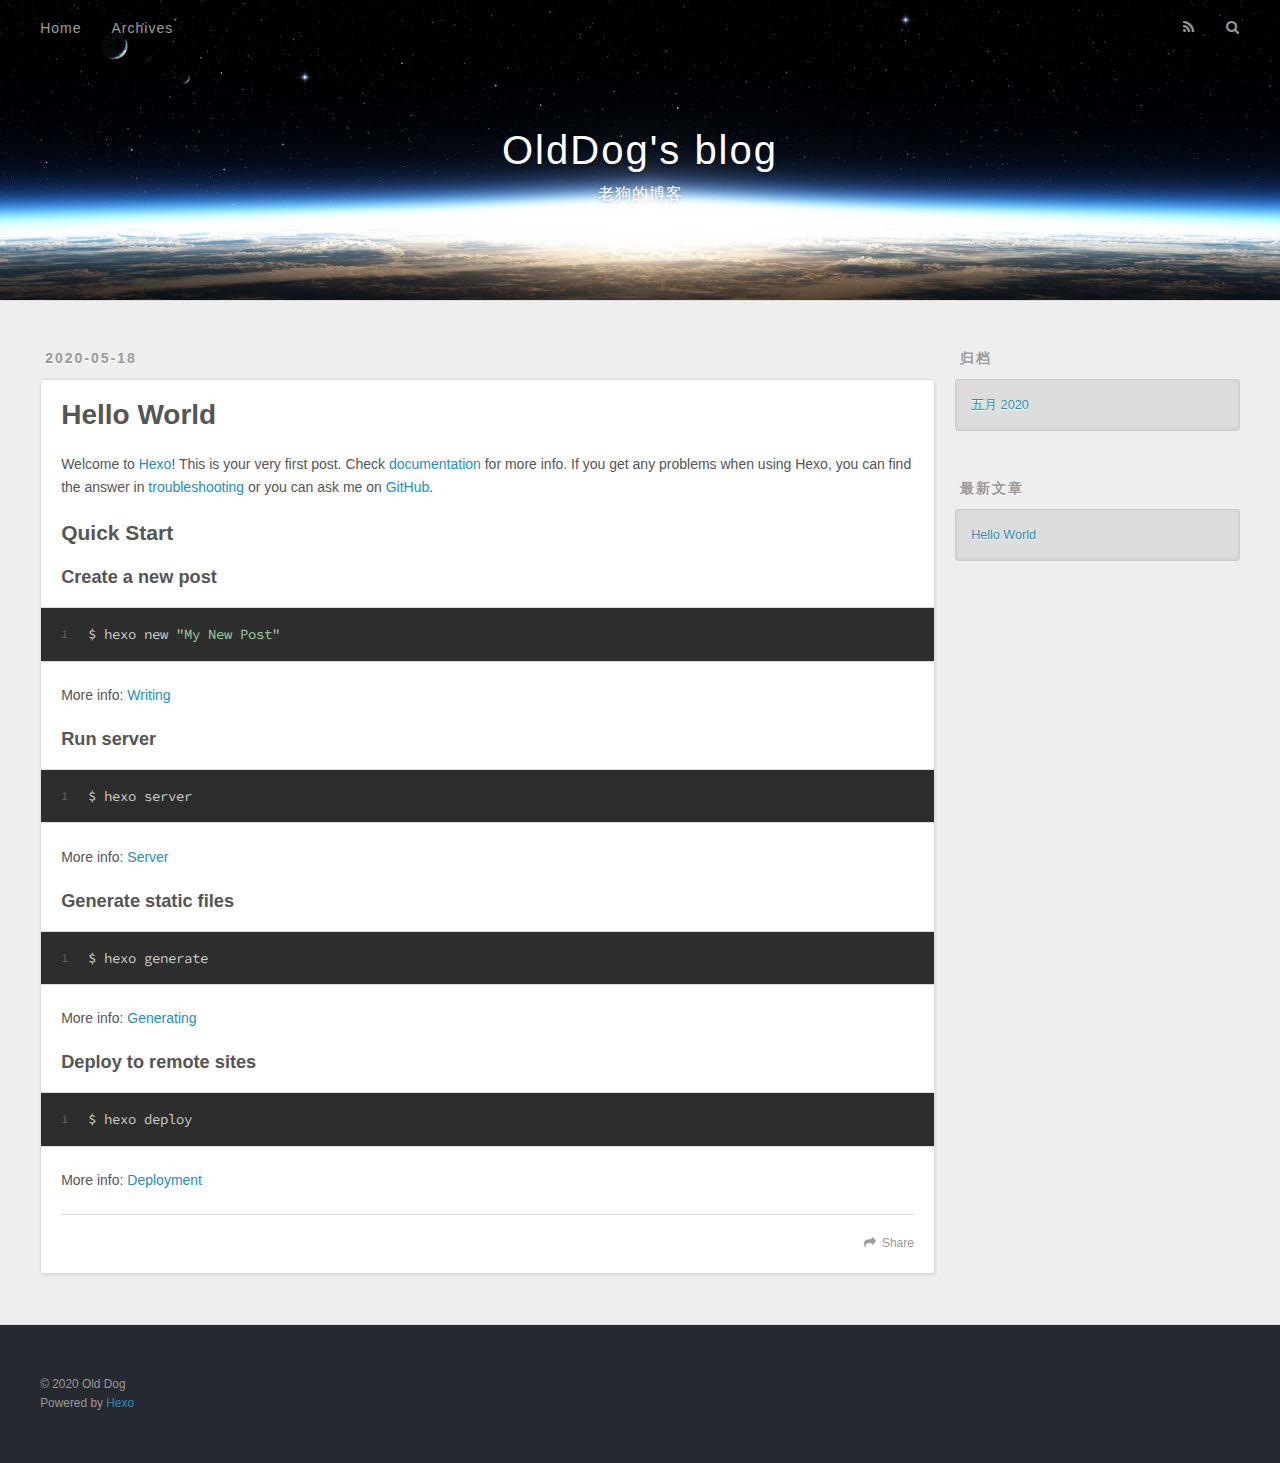
==== index.html @ eb89be49 "Site updated: 2020-05-18 23:07:49" ====
<!DOCTYPE html>
<html>
<head>
  <meta charset="utf-8">
  

  
  <title>OldDog&#39;s blog</title>
  <meta name="viewport" content="width=device-width, initial-scale=1, maximum-scale=1">
  <meta property="og:type" content="website">
<meta property="og:title" content="OldDog&#39;s blog">
<meta property="og:url" content="http://yoursite.com/index.html">
<meta property="og:site_name" content="OldDog&#39;s blog">
<meta property="og:locale" content="zh_CN">
<meta property="article:author" content="Old Dog">
<meta property="article:tag" content="“Java">
<meta property="article:tag" content="计算方法，Python">
<meta property="article:tag" content="算法和数据结构”">
<meta name="twitter:card" content="summary">
  
    <link rel="alternate" href="/atom.xml" title="OldDog&#39;s blog" type="application/atom+xml">
  
  
    <link rel="icon" href="/favicon.png">
  
  
    <link href="//fonts.googleapis.com/css?family=Source+Code+Pro" rel="stylesheet" type="text/css">
  
  
<link rel="stylesheet" href="/css/style.css">

<meta name="generator" content="Hexo 4.2.1"></head>

<body>
  <div id="container">
    <div id="wrap">
      <header id="header">
  <div id="banner"></div>
  <div id="header-outer" class="outer">
    <div id="header-title" class="inner">
      <h1 id="logo-wrap">
        <a href="/" id="logo">OldDog&#39;s blog</a>
      </h1>
      
        <h2 id="subtitle-wrap">
          <a href="/" id="subtitle">老狗的博客</a>
        </h2>
      
    </div>
    <div id="header-inner" class="inner">
      <nav id="main-nav">
        <a id="main-nav-toggle" class="nav-icon"></a>
        
          <a class="main-nav-link" href="/">Home</a>
        
          <a class="main-nav-link" href="/archives">Archives</a>
        
      </nav>
      <nav id="sub-nav">
        
          <a id="nav-rss-link" class="nav-icon" href="/atom.xml" title="RSS Feed"></a>
        
        <a id="nav-search-btn" class="nav-icon" title="搜索"></a>
      </nav>
      <div id="search-form-wrap">
        <form action="//google.com/search" method="get" accept-charset="UTF-8" class="search-form"><input type="search" name="q" class="search-form-input" placeholder="Search"><button type="submit" class="search-form-submit">&#xF002;</button><input type="hidden" name="sitesearch" value="http://yoursite.com"></form>
      </div>
    </div>
  </div>
</header>
      <div class="outer">
        <section id="main">
  
    <article id="post-hello-world" class="article article-type-post" itemscope itemprop="blogPost">
  <div class="article-meta">
    <a href="/2020/05/18/hello-world/" class="article-date">
  <time datetime="2020-05-18T15:00:32.562Z" itemprop="datePublished">2020-05-18</time>
</a>
    
  </div>
  <div class="article-inner">
    
    
      <header class="article-header">
        
  
    <h1 itemprop="name">
      <a class="article-title" href="/2020/05/18/hello-world/">Hello World</a>
    </h1>
  

      </header>
    
    <div class="article-entry" itemprop="articleBody">
      
        <p>Welcome to <a href="https://hexo.io/" target="_blank" rel="noopener">Hexo</a>! This is your very first post. Check <a href="https://hexo.io/docs/" target="_blank" rel="noopener">documentation</a> for more info. If you get any problems when using Hexo, you can find the answer in <a href="https://hexo.io/docs/troubleshooting.html" target="_blank" rel="noopener">troubleshooting</a> or you can ask me on <a href="https://github.com/hexojs/hexo/issues" target="_blank" rel="noopener">GitHub</a>.</p>
<h2 id="Quick-Start"><a href="#Quick-Start" class="headerlink" title="Quick Start"></a>Quick Start</h2><h3 id="Create-a-new-post"><a href="#Create-a-new-post" class="headerlink" title="Create a new post"></a>Create a new post</h3><figure class="highlight bash"><table><tr><td class="gutter"><pre><span class="line">1</span><br></pre></td><td class="code"><pre><span class="line">$ hexo new <span class="string">"My New Post"</span></span><br></pre></td></tr></table></figure>

<p>More info: <a href="https://hexo.io/docs/writing.html" target="_blank" rel="noopener">Writing</a></p>
<h3 id="Run-server"><a href="#Run-server" class="headerlink" title="Run server"></a>Run server</h3><figure class="highlight bash"><table><tr><td class="gutter"><pre><span class="line">1</span><br></pre></td><td class="code"><pre><span class="line">$ hexo server</span><br></pre></td></tr></table></figure>

<p>More info: <a href="https://hexo.io/docs/server.html" target="_blank" rel="noopener">Server</a></p>
<h3 id="Generate-static-files"><a href="#Generate-static-files" class="headerlink" title="Generate static files"></a>Generate static files</h3><figure class="highlight bash"><table><tr><td class="gutter"><pre><span class="line">1</span><br></pre></td><td class="code"><pre><span class="line">$ hexo generate</span><br></pre></td></tr></table></figure>

<p>More info: <a href="https://hexo.io/docs/generating.html" target="_blank" rel="noopener">Generating</a></p>
<h3 id="Deploy-to-remote-sites"><a href="#Deploy-to-remote-sites" class="headerlink" title="Deploy to remote sites"></a>Deploy to remote sites</h3><figure class="highlight bash"><table><tr><td class="gutter"><pre><span class="line">1</span><br></pre></td><td class="code"><pre><span class="line">$ hexo deploy</span><br></pre></td></tr></table></figure>

<p>More info: <a href="https://hexo.io/docs/one-command-deployment.html" target="_blank" rel="noopener">Deployment</a></p>

      
    </div>
    <footer class="article-footer">
      <a data-url="http://yoursite.com/2020/05/18/hello-world/" data-id="ckacmfegb0000g4udd545hjri" class="article-share-link">Share</a>
      
      
    </footer>
  </div>
  
</article>


  


</section>
        
          <aside id="sidebar">
  
    

  
    

  
    
  
    
  <div class="widget-wrap">
    <h3 class="widget-title">归档</h3>
    <div class="widget">
      <ul class="archive-list"><li class="archive-list-item"><a class="archive-list-link" href="/archives/2020/05/">五月 2020</a></li></ul>
    </div>
  </div>


  
    
  <div class="widget-wrap">
    <h3 class="widget-title">最新文章</h3>
    <div class="widget">
      <ul>
        
          <li>
            <a href="/2020/05/18/hello-world/">Hello World</a>
          </li>
        
      </ul>
    </div>
  </div>

  
</aside>
        
      </div>
      <footer id="footer">
  
  <div class="outer">
    <div id="footer-info" class="inner">
      &copy; 2020 Old Dog<br>
      Powered by <a href="http://hexo.io/" target="_blank">Hexo</a>
    </div>
  </div>
</footer>
    </div>
    <nav id="mobile-nav">
  
    <a href="/" class="mobile-nav-link">Home</a>
  
    <a href="/archives" class="mobile-nav-link">Archives</a>
  
</nav>
    

<script src="//ajax.googleapis.com/ajax/libs/jquery/2.0.3/jquery.min.js"></script>


  
<link rel="stylesheet" href="/fancybox/jquery.fancybox.css">

  
<script src="/fancybox/jquery.fancybox.pack.js"></script>




<script src="/js/script.js"></script>




  </div>
</body>
</html>
---- css/style.css ----
body {
  width: 100%;
}
body:before,
body:after {
  content: "";
  display: table;
}
body:after {
  clear: both;
}
html,
body,
div,
span,
applet,
object,
iframe,
h1,
h2,
h3,
h4,
h5,
h6,
p,
blockquote,
pre,
a,
abbr,
acronym,
address,
big,
cite,
code,
del,
dfn,
em,
img,
ins,
kbd,
q,
s,
samp,
small,
strike,
strong,
sub,
sup,
tt,
var,
dl,
dt,
dd,
ol,
ul,
li,
fieldset,
form,
label,
legend,
table,
caption,
tbody,
tfoot,
thead,
tr,
th,
td {
  margin: 0;
  padding: 0;
  border: 0;
  outline: 0;
  font-weight: inherit;
  font-style: inherit;
  font-family: inherit;
  font-size: 100%;
  vertical-align: baseline;
}
body {
  line-height: 1;
  color: #000;
  background: #fff;
}
ol,
ul {
  list-style: none;
}
table {
  border-collapse: separate;
  border-spacing: 0;
  vertical-align: middle;
}
caption,
th,
td {
  text-align: left;
  font-weight: normal;
  vertical-align: middle;
}
a img {
  border: none;
}
input,
button {
  margin: 0;
  padding: 0;
}
input::-moz-focus-inner,
button::-moz-focus-inner {
  border: 0;
  padding: 0;
}
@font-face {
  font-family: FontAwesome;
  font-style: normal;
  font-weight: normal;
  src: url("fonts/fontawesome-webfont.eot?v=#4.0.3");
  src: url("fonts/fontawesome-webfont.eot?#iefix&v=#4.0.3") format("embedded-opentype"), url("fonts/fontawesome-webfont.woff?v=#4.0.3") format("woff"), url("fonts/fontawesome-webfont.ttf?v=#4.0.3") format("truetype"), url("fonts/fontawesome-webfont.svg#fontawesomeregular?v=#4.0.3") format("svg");
}
html,
body,
#container {
  height: 100%;
}
body {
  background: #eee;
  font: 14px -apple-system, BlinkMacSystemFont, "Segoe UI", "Roboto", "Oxygen", "Ubuntu", "Cantarell", "Fira Sans", "Droid Sans", "Helvetica Neue", sans-serif;
  -webkit-text-size-adjust: 100%;
}
.outer {
  max-width: 1220px;
  margin: 0 auto;
  padding: 0 20px;
}
.outer:before,
.outer:after {
  content: "";
  display: table;
}
.outer:after {
  clear: both;
}
.inner {
  display: inline;
  float: left;
  width: 98.33333333333333%;
  margin: 0 0.833333333333333%;
}
.left,
.alignleft {
  float: left;
}
.right,
.alignright {
  float: right;
}
.clear {
  clear: both;
}
#container {
  position: relative;
}
.mobile-nav-on {
  overflow: hidden;
}
#wrap {
  height: 100%;
  width: 100%;
  position: absolute;
  top: 0;
  left: 0;
  -webkit-transition: 0.2s ease-out;
  -moz-transition: 0.2s ease-out;
  -ms-transition: 0.2s ease-out;
  transition: 0.2s ease-out;
  z-index: 1;
  background: #eee;
}
.mobile-nav-on #wrap {
  left: 280px;
}
@media screen and (min-width: 768px) {
  #main {
    display: inline;
    float: left;
    width: 73.33333333333333%;
    margin: 0 0.833333333333333%;
  }
}
.article-date,
.article-category-link,
.archive-year,
.widget-title {
  text-decoration: none;
  text-transform: uppercase;
  letter-spacing: 2px;
  color: #999;
  margin-bottom: 1em;
  margin-left: 5px;
  line-height: 1em;
  text-shadow: 0 1px #fff;
  font-weight: bold;
}
.article-inner,
.archive-article-inner {
  background: #fff;
  -webkit-box-shadow: 1px 2px 3px #ddd;
  box-shadow: 1px 2px 3px #ddd;
  border: 1px solid #ddd;
  border-radius: 3px;
}
.article-entry h1,
.widget h1 {
  font-size: 2em;
}
.article-entry h2,
.widget h2 {
  font-size: 1.5em;
}
.article-entry h3,
.widget h3 {
  font-size: 1.3em;
}
.article-entry h4,
.widget h4 {
  font-size: 1.2em;
}
.article-entry h5,
.widget h5 {
  font-size: 1em;
}
.article-entry h6,
.widget h6 {
  font-size: 1em;
  color: #999;
}
.article-entry hr,
.widget hr {
  border: 1px dashed #ddd;
}
.article-entry strong,
.widget strong {
  font-weight: bold;
}
.article-entry em,
.widget em,
.article-entry cite,
.widget cite {
  font-style: italic;
}
.article-entry sup,
.widget sup,
.article-entry sub,
.widget sub {
  font-size: 0.75em;
  line-height: 0;
  position: relative;
  vertical-align: baseline;
}
.article-entry sup,
.widget sup {
  top: -0.5em;
}
.article-entry sub,
.widget sub {
  bottom: -0.2em;
}
.article-entry small,
.widget small {
  font-size: 0.85em;
}
.article-entry acronym,
.widget acronym,
.article-entry abbr,
.widget abbr {
  border-bottom: 1px dotted;
}
.article-entry ul,
.widget ul,
.article-entry ol,
.widget ol,
.article-entry dl,
.widget dl {
  margin: 0 20px;
  line-height: 1.6em;
}
.article-entry ul ul,
.widget ul ul,
.article-entry ol ul,
.widget ol ul,
.article-entry ul ol,
.widget ul ol,
.article-entry ol ol,
.widget ol ol {
  margin-top: 0;
  margin-bottom: 0;
}
.article-entry ul,
.widget ul {
  list-style: disc;
}
.article-entry ol,
.widget ol {
  list-style: decimal;
}
.article-entry dt,
.widget dt {
  font-weight: bold;
}
#header {
  height: 300px;
  position: relative;
  border-bottom: 1px solid #ddd;
}
#header:before,
#header:after {
  content: "";
  position: absolute;
  left: 0;
  right: 0;
  height: 40px;
}
#header:before {
  top: 0;
  background: -webkit-linear-gradient(rgba(0,0,0,0.2), transparent);
  background: -moz-linear-gradient(rgba(0,0,0,0.2), transparent);
  background: -ms-linear-gradient(rgba(0,0,0,0.2), transparent);
  background: linear-gradient(rgba(0,0,0,0.2), transparent);
}
#header:after {
  bottom: 0;
  background: -webkit-linear-gradient(transparent, rgba(0,0,0,0.2));
  background: -moz-linear-gradient(transparent, rgba(0,0,0,0.2));
  background: -ms-linear-gradient(transparent, rgba(0,0,0,0.2));
  background: linear-gradient(transparent, rgba(0,0,0,0.2));
}
#header-outer {
  height: 100%;
  position: relative;
}
#header-inner {
  position: relative;
  overflow: hidden;
}
#banner {
  position: absolute;
  top: 0;
  left: 0;
  width: 100%;
  height: 100%;
  background: url("images/banner.jpg") center #000;
  -webkit-background-size: cover;
  -moz-background-size: cover;
  background-size: cover;
  z-index: -1;
}
#header-title {
  text-align: center;
  height: 40px;
  position: absolute;
  top: 50%;
  left: 0;
  margin-top: -20px;
}
#logo,
#subtitle {
  text-decoration: none;
  color: #fff;
  font-weight: 300;
  text-shadow: 0 1px 4px rgba(0,0,0,0.3);
}
#logo {
  font-size: 40px;
  line-height: 40px;
  letter-spacing: 2px;
}
#subtitle {
  font-size: 16px;
  line-height: 16px;
  letter-spacing: 1px;
}
#subtitle-wrap {
  margin-top: 16px;
}
#main-nav {
  float: left;
  margin-left: -15px;
}
.nav-icon,
.main-nav-link {
  float: left;
  color: #fff;
  opacity: 0.6;
  text-decoration: none;
  text-shadow: 0 1px rgba(0,0,0,0.2);
  -webkit-transition: opacity 0.2s;
  -moz-transition: opacity 0.2s;
  -ms-transition: opacity 0.2s;
  transition: opacity 0.2s;
  display: block;
  padding: 20px 15px;
}
.nav-icon:hover,
.main-nav-link:hover {
  opacity: 1;
}
.nav-icon {
  font-family: FontAwesome;
  text-align: center;
  font-size: 14px;
  width: 14px;
  height: 14px;
  padding: 20px 15px;
  position: relative;
  cursor: pointer;
}
.main-nav-link {
  font-weight: 300;
  letter-spacing: 1px;
}
@media screen and (max-width: 479px) {
  .main-nav-link {
    display: none;
  }
}
#main-nav-toggle {
  display: none;
}
#main-nav-toggle:before {
  content: "\f0c9";
}
@media screen and (max-width: 479px) {
  #main-nav-toggle {
    display: block;
  }
}
#sub-nav {
  float: right;
  margin-right: -15px;
}
#nav-rss-link:before {
  content: "\f09e";
}
#nav-search-btn:before {
  content: "\f002";
}
#search-form-wrap {
  position: absolute;
  top: 15px;
  width: 150px;
  height: 30px;
  right: -150px;
  opacity: 0;
  -webkit-transition: 0.2s ease-out;
  -moz-transition: 0.2s ease-out;
  -ms-transition: 0.2s ease-out;
  transition: 0.2s ease-out;
}
#search-form-wrap.on {
  opacity: 1;
  right: 0;
}
@media screen and (max-width: 479px) {
  #search-form-wrap {
    width: 100%;
    right: -100%;
  }
}
.search-form {
  position: absolute;
  top: 0;
  left: 0;
  right: 0;
  background: #fff;
  padding: 5px 15px;
  border-radius: 15px;
  -webkit-box-shadow: 0 0 10px rgba(0,0,0,0.3);
  box-shadow: 0 0 10px rgba(0,0,0,0.3);
}
.search-form-input {
  border: none;
  background: none;
  color: #555;
  width: 100%;
  font: 13px -apple-system, BlinkMacSystemFont, "Segoe UI", "Roboto", "Oxygen", "Ubuntu", "Cantarell", "Fira Sans", "Droid Sans", "Helvetica Neue", sans-serif;
  outline: none;
}
.search-form-input::-webkit-search-results-decoration,
.search-form-input::-webkit-search-cancel-button {
  -webkit-appearance: none;
}
.search-form-submit {
  position: absolute;
  top: 50%;
  right: 10px;
  margin-top: -7px;
  font: 13px FontAwesome;
  border: none;
  background: none;
  color: #bbb;
  cursor: pointer;
}
.search-form-submit:hover,
.search-form-submit:focus {
  color: #777;
}
.article {
  margin: 50px 0;
}
.article-inner {
  overflow: hidden;
}
.article-meta:before,
.article-meta:after {
  content: "";
  display: table;
}
.article-meta:after {
  clear: both;
}
.article-date {
  float: left;
}
.article-category {
  float: left;
  line-height: 1em;
  color: #ccc;
  text-shadow: 0 1px #fff;
  margin-left: 8px;
}
.article-category:before {
  content: "\2022";
}
.article-category-link {
  margin: 0 12px 1em;
}
.article-header {
  padding: 20px 20px 0;
}
.article-title {
  text-decoration: none;
  font-size: 2em;
  font-weight: bold;
  color: #555;
  line-height: 1.1em;
  -webkit-transition: color 0.2s;
  -moz-transition: color 0.2s;
  -ms-transition: color 0.2s;
  transition: color 0.2s;
}
a.article-title:hover {
  color: #258fb8;
}
.article-entry {
  color: #555;
  padding: 0 20px;
}
.article-entry:before,
.article-entry:after {
  content: "";
  display: table;
}
.article-entry:after {
  clear: both;
}
.article-entry p,
.article-entry table {
  line-height: 1.6em;
  margin: 1.6em 0;
}
.article-entry h1,
.article-entry h2,
.article-entry h3,
.article-entry h4,
.article-entry h5,
.article-entry h6 {
  font-weight: bold;
}
.article-entry h1,
.article-entry h2,
.article-entry h3,
.article-entry h4,
.article-entry h5,
.article-entry h6 {
  line-height: 1.1em;
  margin: 1.1em 0;
}
.article-entry a {
  color: #258fb8;
  text-decoration: none;
}
.article-entry a:hover {
  text-decoration: underline;
}
.article-entry ul,
.article-entry ol,
.article-entry dl {
  margin-top: 1.6em;
  margin-bottom: 1.6em;
}
.article-entry img,
.article-entry video {
  max-width: 100%;
  height: auto;
  display: block;
  margin: auto;
}
.article-entry iframe {
  border: none;
}
.article-entry table {
  width: 100%;
  border-collapse: collapse;
  border-spacing: 0;
}
.article-entry th {
  font-weight: bold;
  border-bottom: 3px solid #ddd;
  padding-bottom: 0.5em;
}
.article-entry td {
  border-bottom: 1px solid #ddd;
  padding: 10px 0;
}
.article-entry blockquote {
  font-family: Georgia, "Times New Roman", serif;
  font-size: 1.4em;
  margin: 1.6em 20px;
  text-align: center;
}
.article-entry blockquote footer {
  font-size: 14px;
  margin: 1.6em 0;
  font-family: -apple-system, BlinkMacSystemFont, "Segoe UI", "Roboto", "Oxygen", "Ubuntu", "Cantarell", "Fira Sans", "Droid Sans", "Helvetica Neue", sans-serif;
}
.article-entry blockquote footer cite:before {
  content: "—";
  padding: 0 0.5em;
}
.article-entry .pullquote {
  text-align: left;
  width: 45%;
  margin: 0;
}
.article-entry .pullquote.left {
  margin-left: 0.5em;
  margin-right: 1em;
}
.article-entry .pullquote.right {
  margin-right: 0.5em;
  margin-left: 1em;
}
.article-entry .caption {
  color: #999;
  display: block;
  font-size: 0.9em;
  margin-top: 0.5em;
  position: relative;
  text-align: center;
}
.article-entry .video-container {
  position: relative;
  padding-top: 56.25%;
  height: 0;
  overflow: hidden;
}
.article-entry .video-container iframe,
.article-entry .video-container object,
.article-entry .video-container embed {
  position: absolute;
  top: 0;
  left: 0;
  width: 100%;
  height: 100%;
  margin-top: 0;
}
.article-more-link a {
  display: inline-block;
  line-height: 1em;
  padding: 6px 15px;
  border-radius: 15px;
  background: #eee;
  color: #999;
  text-shadow: 0 1px #fff;
  text-decoration: none;
}
.article-more-link a:hover {
  background: #258fb8;
  color: #fff;
  text-decoration: none;
  text-shadow: 0 1px #1e7293;
}
.article-footer {
  font-size: 0.85em;
  line-height: 1.6em;
  border-top: 1px solid #ddd;
  padding-top: 1.6em;
  margin: 0 20px 20px;
}
.article-footer:before,
.article-footer:after {
  content: "";
  display: table;
}
.article-footer:after {
  clear: both;
}
.article-footer a {
  color: #999;
  text-decoration: none;
}
.article-footer a:hover {
  color: #555;
}
.article-tag-list-item {
  float: left;
  margin-right: 10px;
}
.article-tag-list-link:before {
  content: "#";
}
.article-comment-link {
  float: right;
}
.article-comment-link:before {
  content: "\f075";
  font-family: FontAwesome;
  padding-right: 8px;
}
.article-share-link {
  cursor: pointer;
  float: right;
  margin-left: 20px;
}
.article-share-link:before {
  content: "\f064";
  font-family: FontAwesome;
  padding-right: 6px;
}
#article-nav {
  position: relative;
}
#article-nav:before,
#article-nav:after {
  content: "";
  display: table;
}
#article-nav:after {
  clear: both;
}
@media screen and (min-width: 768px) {
  #article-nav {
    margin: 50px 0;
  }
  #article-nav:before {
    width: 8px;
    height: 8px;
    position: absolute;
    top: 50%;
    left: 50%;
    margin-top: -4px;
    margin-left: -4px;
    content: "";
    border-radius: 50%;
    background: #ddd;
    -webkit-box-shadow: 0 1px 2px #fff;
    box-shadow: 0 1px 2px #fff;
  }
}
.article-nav-link-wrap {
  text-decoration: none;
  text-shadow: 0 1px #fff;
  color: #999;
  -webkit-box-sizing: border-box;
  -moz-box-sizing: border-box;
  box-sizing: border-box;
  margin-top: 50px;
  text-align: center;
  display: block;
}
.article-nav-link-wrap:hover {
  color: #555;
}
@media screen and (min-width: 768px) {
  .article-nav-link-wrap {
    width: 50%;
    margin-top: 0;
  }
}
@media screen and (min-width: 768px) {
  #article-nav-newer {
    float: left;
    text-align: right;
    padding-right: 20px;
  }
}
@media screen and (min-width: 768px) {
  #article-nav-older {
    float: right;
    text-align: left;
    padding-left: 20px;
  }
}
.article-nav-caption {
  text-transform: uppercase;
  letter-spacing: 2px;
  color: #ddd;
  line-height: 1em;
  font-weight: bold;
}
#article-nav-newer .article-nav-caption {
  margin-right: -2px;
}
.article-nav-title {
  font-size: 0.85em;
  line-height: 1.6em;
  margin-top: 0.5em;
}
.article-share-box {
  position: absolute;
  display: none;
  background: #fff;
  -webkit-box-shadow: 1px 2px 10px rgba(0,0,0,0.2);
  box-shadow: 1px 2px 10px rgba(0,0,0,0.2);
  border-radius: 3px;
  margin-left: -145px;
  overflow: hidden;
  z-index: 1;
}
.article-share-box.on {
  display: block;
}
.article-share-input {
  width: 100%;
  background: none;
  -webkit-box-sizing: border-box;
  -moz-box-sizing: border-box;
  box-sizing: border-box;
  font: 14px -apple-system, BlinkMacSystemFont, "Segoe UI", "Roboto", "Oxygen", "Ubuntu", "Cantarell", "Fira Sans", "Droid Sans", "Helvetica Neue", sans-serif;
  padding: 0 15px;
  color: #555;
  outline: none;
  border: 1px solid #ddd;
  border-radius: 3px 3px 0 0;
  height: 36px;
  line-height: 36px;
}
.article-share-links {
  background: #eee;
}
.article-share-links:before,
.article-share-links:after {
  content: "";
  display: table;
}
.article-share-links:after {
  clear: both;
}
.article-share-twitter,
.article-share-facebook,
.article-share-pinterest,
.article-share-google {
  width: 50px;
  height: 36px;
  display: block;
  float: left;
  position: relative;
  color: #999;
  text-shadow: 0 1px #fff;
}
.article-share-twitter:before,
.article-share-facebook:before,
.article-share-pinterest:before,
.article-share-google:before {
  font-size: 20px;
  font-family: FontAwesome;
  width: 20px;
  height: 20px;
  position: absolute;
  top: 50%;
  left: 50%;
  margin-top: -10px;
  margin-left: -10px;
  text-align: center;
}
.article-share-twitter:hover,
.article-share-facebook:hover,
.article-share-pinterest:hover,
.article-share-google:hover {
  color: #fff;
}
.article-share-twitter:before {
  content: "\f099";
}
.article-share-twitter:hover {
  background: #00aced;
  text-shadow: 0 1px #008abe;
}
.article-share-facebook:before {
  content: "\f09a";
}
.article-share-facebook:hover {
  background: #3b5998;
  text-shadow: 0 1px #2f477a;
}
.article-share-pinterest:before {
  content: "\f0d2";
}
.article-share-pinterest:hover {
  background: #cb2027;
  text-shadow: 0 1px #a21a1f;
}
.article-share-google:before {
  content: "\f0d5";
}
.article-share-google:hover {
  background: #dd4b39;
  text-shadow: 0 1px #be3221;
}
.article-gallery {
  background: #000;
  position: relative;
}
.article-gallery-photos {
  position: relative;
  overflow: hidden;
}
.article-gallery-img {
  display: none;
  max-width: 100%;
}
.article-gallery-img:first-child {
  display: block;
}
.article-gallery-img.loaded {
  position: absolute;
  display: block;
}
.article-gallery-img img {
  display: block;
  max-width: 100%;
  margin: 0 auto;
}
#comments {
  background: #fff;
  -webkit-box-shadow: 1px 2px 3px #ddd;
  box-shadow: 1px 2px 3px #ddd;
  padding: 20px;
  border: 1px solid #ddd;
  border-radius: 3px;
  margin: 50px 0;
}
#comments a {
  color: #258fb8;
}
.archives-wrap {
  margin: 50px 0;
}
.archives:before,
.archives:after {
  content: "";
  display: table;
}
.archives:after {
  clear: both;
}
.archive-year-wrap {
  margin-bottom: 1em;
}
.archives {
  -webkit-column-gap: 10px;
  -moz-column-gap: 10px;
  column-gap: 10px;
}
@media screen and (min-width: 480px) and (max-width: 767px) {
  .archives {
    -webkit-column-count: 2;
    -moz-column-count: 2;
    column-count: 2;
  }
}
@media screen and (min-width: 768px) {
  .archives {
    -webkit-column-count: 3;
    -moz-column-count: 3;
    column-count: 3;
  }
}
.archive-article {
  -webkit-column-break-inside: avoid;
  page-break-inside: avoid;
  overflow: hidden;
  break-inside: avoid-column;
}
.archive-article-inner {
  padding: 10px;
  margin-bottom: 15px;
}
.archive-article-title {
  text-decoration: none;
  font-weight: bold;
  color: #555;
  -webkit-transition: color 0.2s;
  -moz-transition: color 0.2s;
  -ms-transition: color 0.2s;
  transition: color 0.2s;
  line-height: 1.6em;
}
.archive-article-title:hover {
  color: #258fb8;
}
.archive-article-footer {
  margin-top: 1em;
}
.archive-article-date {
  color: #999;
  text-decoration: none;
  font-size: 0.85em;
  line-height: 1em;
  margin-bottom: 0.5em;
  display: block;
}
#page-nav {
  margin: 50px auto;
  background: #fff;
  -webkit-box-shadow: 1px 2px 3px #ddd;
  box-shadow: 1px 2px 3px #ddd;
  border: 1px solid #ddd;
  border-radius: 3px;
  text-align: center;
  color: #999;
  overflow: hidden;
}
#page-nav:before,
#page-nav:after {
  content: "";
  display: table;
}
#page-nav:after {
  clear: both;
}
#page-nav a,
#page-nav span {
  padding: 10px 20px;
  line-height: 1;
  height: 2ex;
}
#page-nav a {
  color: #999;
  text-decoration: none;
}
#page-nav a:hover {
  background: #999;
  color: #fff;
}
#page-nav .prev {
  float: left;
}
#page-nav .next {
  float: right;
}
#page-nav .page-number {
  display: inline-block;
}
@media screen and (max-width: 479px) {
  #page-nav .page-number {
    display: none;
  }
}
#page-nav .current {
  color: #555;
  font-weight: bold;
}
#page-nav .space {
  color: #ddd;
}
#footer {
  background: #262a30;
  padding: 50px 0;
  border-top: 1px solid #ddd;
  color: #999;
}
#footer a {
  color: #258fb8;
  text-decoration: none;
}
#footer a:hover {
  text-decoration: underline;
}
#footer-info {
  line-height: 1.6em;
  font-size: 0.85em;
}
.article-entry pre,
.article-entry .highlight {
  background: #2d2d2d;
  margin: 0 -20px;
  padding: 15px 20px;
  border-style: solid;
  border-color: #ddd;
  border-width: 1px 0;
  overflow: auto;
  color: #ccc;
  line-height: 22.400000000000002px;
}
.article-entry .highlight .gutter pre,
.article-entry .gist .gist-file .gist-data .line-numbers {
  color: #666;
  font-size: 0.85em;
}
.article-entry pre,
.article-entry code {
  font-family: "Source Code Pro", Consolas, Monaco, Menlo, Consolas, monospace;
}
.article-entry code {
  background: #eee;
  text-shadow: 0 1px #fff;
  padding: 0 0.3em;
}
.article-entry pre code {
  background: none;
  text-shadow: none;
  padding: 0;
}
.article-entry .highlight pre {
  border: none;
  margin: 0;
  padding: 0;
}
.article-entry .highlight table {
  margin: 0;
  width: auto;
}
.article-entry .highlight td {
  border: none;
  padding: 0;
}
.article-entry .highlight figcaption {
  font-size: 0.85em;
  color: #999;
  line-height: 1em;
  margin-bottom: 1em;
}
.article-entry .highlight figcaption:before,
.article-entry .highlight figcaption:after {
  content: "";
  display: table;
}
.article-entry .highlight figcaption:after {
  clear: both;
}
.article-entry .highlight figcaption a {
  float: right;
}
.article-entry .highlight .gutter pre {
  text-align: right;
  padding-right: 20px;
}
.article-entry .highlight .line {
  height: 22.400000000000002px;
}
.article-entry .highlight .line.marked {
  background: #515151;
}
.article-entry .gist {
  margin: 0 -20px;
  border-style: solid;
  border-color: #ddd;
  border-width: 1px 0;
  background: #2d2d2d;
  padding: 15px 20px 15px 0;
}
.article-entry .gist .gist-file {
  border: none;
  font-family: "Source Code Pro", Consolas, Monaco, Menlo, Consolas, monospace;
  margin: 0;
}
.article-entry .gist .gist-file .gist-data {
  background: none;
  border: none;
}
.article-entry .gist .gist-file .gist-data .line-numbers {
  background: none;
  border: none;
  padding: 0 20px 0 0;
}
.article-entry .gist .gist-file .gist-data .line-data {
  padding: 0 !important;
}
.article-entry .gist .gist-file .highlight {
  margin: 0;
  padding: 0;
  border: none;
}
.article-entry .gist .gist-file .gist-meta {
  background: #2d2d2d;
  color: #999;
  font: 0.85em -apple-system, BlinkMacSystemFont, "Segoe UI", "Roboto", "Oxygen", "Ubuntu", "Cantarell", "Fira Sans", "Droid Sans", "Helvetica Neue", sans-serif;
  text-shadow: 0 0;
  padding: 0;
  margin-top: 1em;
  margin-left: 20px;
}
.article-entry .gist .gist-file .gist-meta a {
  color: #258fb8;
  font-weight: normal;
}
.article-entry .gist .gist-file .gist-meta a:hover {
  text-decoration: underline;
}
pre .comment,
pre .title {
  color: #999;
}
pre .variable,
pre .attribute,
pre .tag,
pre .regexp,
pre .ruby .constant,
pre .xml .tag .title,
pre .xml .pi,
pre .xml .doctype,
pre .html .doctype,
pre .css .id,
pre .css .class,
pre .css .pseudo {
  color: #f2777a;
}
pre .number,
pre .preprocessor,
pre .built_in,
pre .literal,
pre .params,
pre .constant {
  color: #f99157;
}
pre .class,
pre .ruby .class .title,
pre .css .rules .attribute {
  color: #9c9;
}
pre .string,
pre .value,
pre .inheritance,
pre .header,
pre .ruby .symbol,
pre .xml .cdata {
  color: #9c9;
}
pre .css .hexcolor {
  color: #6cc;
}
pre .function,
pre .python .decorator,
pre .python .title,
pre .ruby .function .title,
pre .ruby .title .keyword,
pre .perl .sub,
pre .javascript .title,
pre .coffeescript .title {
  color: #69c;
}
pre .keyword,
pre .javascript .function {
  color: #c9c;
}
@media screen and (max-width: 479px) {
  #mobile-nav {
    position: absolute;
    top: 0;
    left: 0;
    width: 280px;
    height: 100%;
    background: #191919;
    border-right: 1px solid #fff;
  }
}
@media screen and (max-width: 479px) {
  .mobile-nav-link {
    display: block;
    color: #999;
    text-decoration: none;
    padding: 15px 20px;
    font-weight: bold;
  }
  .mobile-nav-link:hover {
    color: #fff;
  }
}
@media screen and (min-width: 768px) {
  #sidebar {
    display: inline;
    float: left;
    width: 23.333333333333332%;
    margin: 0 0.833333333333333%;
  }
}
.widget-wrap {
  margin: 50px 0;
}
.widget {
  color: #777;
  text-shadow: 0 1px #fff;
  background: #ddd;
  -webkit-box-shadow: 0 -1px 4px #ccc inset;
  box-shadow: 0 -1px 4px #ccc inset;
  border: 1px solid #ccc;
  padding: 15px;
  border-radius: 3px;
}
.widget a {
  color: #258fb8;
  text-decoration: none;
}
.widget a:hover {
  text-decoration: underline;
}
.widget ul ul,
.widget ol ul,
.widget dl ul,
.widget ul ol,
.widget ol ol,
.widget dl ol,
.widget ul dl,
.widget ol dl,
.widget dl dl {
  margin-left: 15px;
  list-style: disc;
}
.widget {
  line-height: 1.6em;
  word-wrap: break-word;
  font-size: 0.9em;
}
.widget ul,
.widget ol {
  list-style: none;
  margin: 0;
}
.widget ul ul,
.widget ol ul,
.widget ul ol,
.widget ol ol {
  margin: 0 20px;
}
.widget ul ul,
.widget ol ul {
  list-style: disc;
}
.widget ul ol,
.widget ol ol {
  list-style: decimal;
}
.category-list-count,
.tag-list-count,
.archive-list-count {
  padding-left: 5px;
  color: #999;
  font-size: 0.85em;
}
.category-list-count:before,
.tag-list-count:before,
.archive-list-count:before {
  content: "(";
}
.category-list-count:after,
.tag-list-count:after,
.archive-list-count:after {
  content: ")";
}
.tagcloud a {
  margin-right: 5px;
  display: inline-block;
}
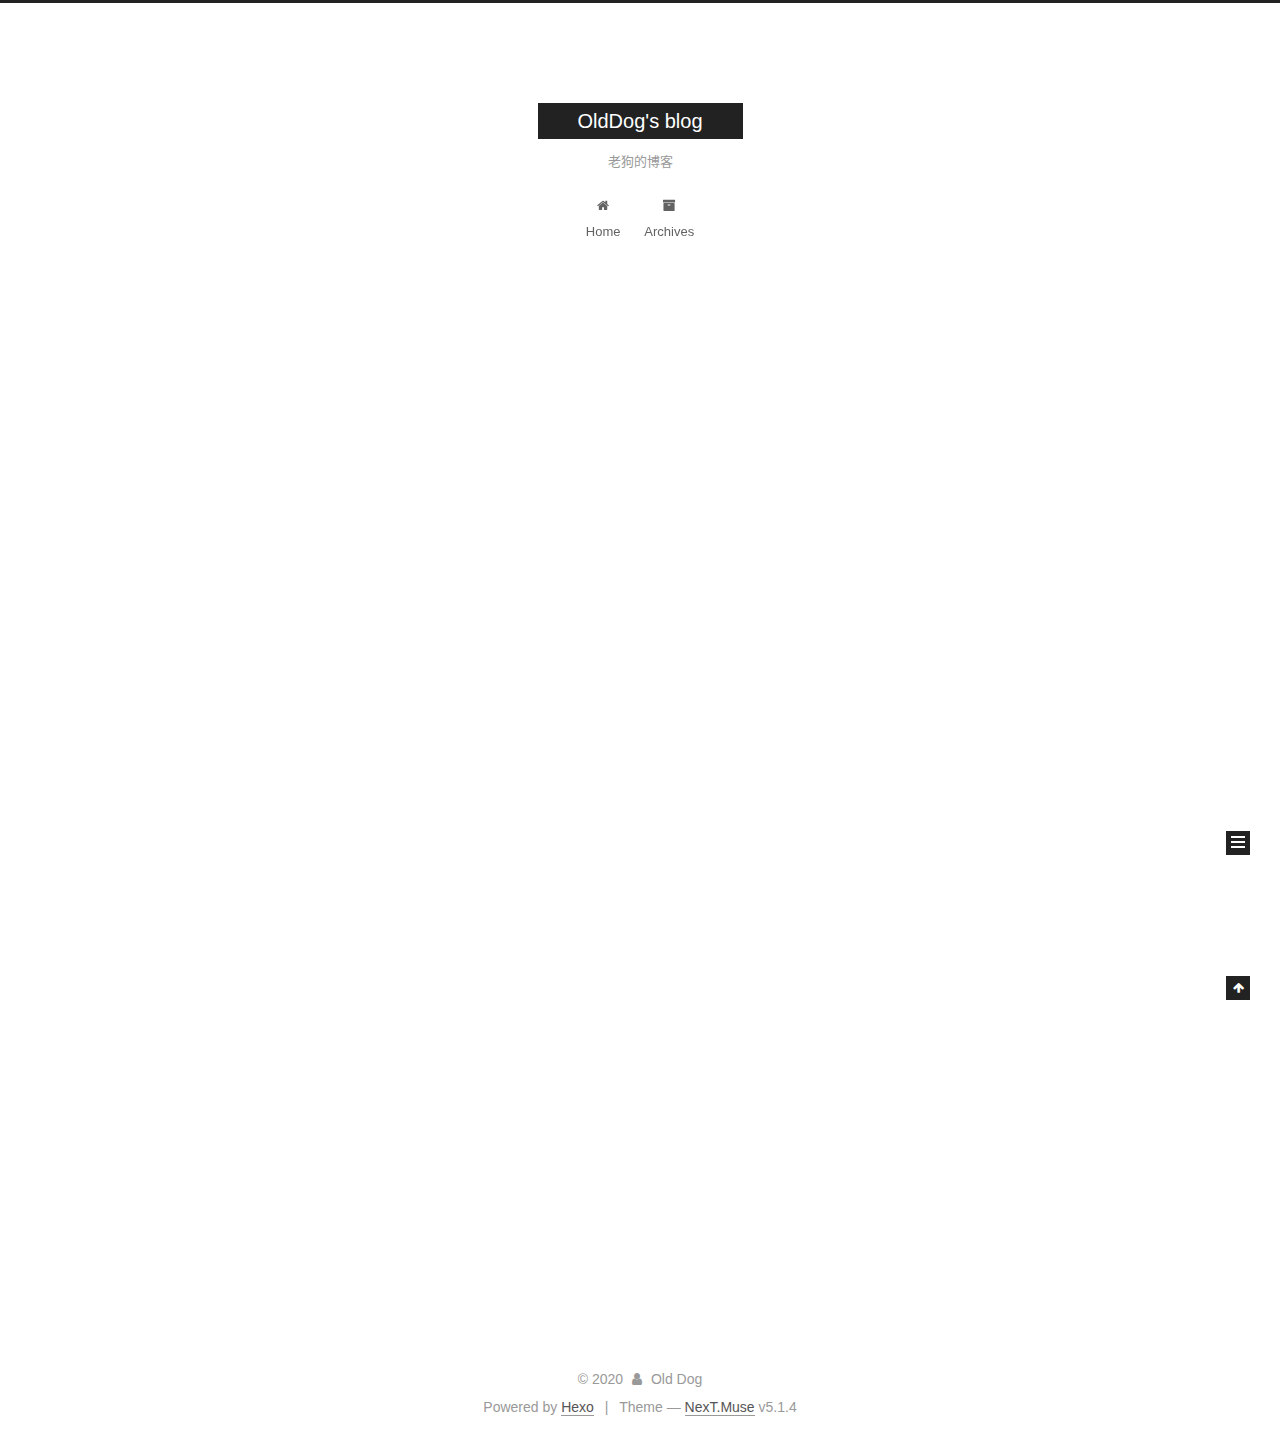
==== commit 4df21def: "Site updated: 2020-05-18 23:22:22" ====
--- a/index.html
+++ b/index.html
@@ -1,13 +1,85 @@
 <!DOCTYPE html>
-<html>
+
+
+
+  
+
+
+<html class="theme-next muse use-motion" lang="zh-CN">
 <head>
-  <meta charset="utf-8">
-  
-
-  
-  <title>OldDog&#39;s blog</title>
-  <meta name="viewport" content="width=device-width, initial-scale=1, maximum-scale=1">
-  <meta property="og:type" content="website">
+  <meta charset="UTF-8"/>
+<meta http-equiv="X-UA-Compatible" content="IE=edge" />
+<meta name="viewport" content="width=device-width, initial-scale=1, maximum-scale=1"/>
+<meta name="theme-color" content="#222">
+
+
+
+
+
+
+
+
+
+<meta http-equiv="Cache-Control" content="no-transform" />
+<meta http-equiv="Cache-Control" content="no-siteapp" />
+
+
+
+
+
+
+
+
+
+
+
+
+
+
+
+
+  
+  
+  <link href="/lib/fancybox/source/jquery.fancybox.css?v=2.1.5" rel="stylesheet" type="text/css" />
+
+
+
+
+
+
+
+<link href="/lib/font-awesome/css/font-awesome.min.css?v=4.6.2" rel="stylesheet" type="text/css" />
+
+<link href="/css/main.css?v=5.1.4" rel="stylesheet" type="text/css" />
+
+
+  <link rel="apple-touch-icon" sizes="180x180" href="/images/apple-touch-icon-next.png?v=5.1.4">
+
+
+  <link rel="icon" type="image/png" sizes="32x32" href="/images/favicon-32x32-next.png?v=5.1.4">
+
+
+  <link rel="icon" type="image/png" sizes="16x16" href="/images/favicon-16x16-next.png?v=5.1.4">
+
+
+  <link rel="mask-icon" href="/images/logo.svg?v=5.1.4" color="#222">
+
+
+
+
+
+  <meta name="keywords" content="Hexo, NexT" />
+
+
+
+
+
+
+
+
+
+
+<meta property="og:type" content="website">
 <meta property="og:title" content="OldDog&#39;s blog">
 <meta property="og:url" content="http://yoursite.com/index.html">
 <meta property="og:site_name" content="OldDog&#39;s blog">
@@ -17,187 +89,535 @@
 <meta property="article:tag" content="计算方法，Python">
 <meta property="article:tag" content="算法和数据结构”">
 <meta name="twitter:card" content="summary">
-  
-    <link rel="alternate" href="/atom.xml" title="OldDog&#39;s blog" type="application/atom+xml">
-  
-  
-    <link rel="icon" href="/favicon.png">
-  
-  
-    <link href="//fonts.googleapis.com/css?family=Source+Code+Pro" rel="stylesheet" type="text/css">
-  
-  
-<link rel="stylesheet" href="/css/style.css">
+
+
+
+<script type="text/javascript" id="hexo.configurations">
+  var NexT = window.NexT || {};
+  var CONFIG = {
+    root: '/',
+    scheme: 'Muse',
+    version: '5.1.4',
+    sidebar: {"position":"left","display":"post","offset":12,"b2t":false,"scrollpercent":false,"onmobile":false},
+    fancybox: true,
+    tabs: true,
+    motion: {"enable":true,"async":false,"transition":{"post_block":"fadeIn","post_header":"slideDownIn","post_body":"slideDownIn","coll_header":"slideLeftIn","sidebar":"slideUpIn"}},
+    duoshuo: {
+      userId: '0',
+      author: 'Author'
+    },
+    algolia: {
+      applicationID: '',
+      apiKey: '',
+      indexName: '',
+      hits: {"per_page":10},
+      labels: {"input_placeholder":"Search for Posts","hits_empty":"We didn't find any results for the search: ${query}","hits_stats":"${hits} results found in ${time} ms"}
+    }
+  };
+</script>
+
+
+
+  <link rel="canonical" href="http://yoursite.com/"/>
+
+
+
+
+
+  <title>OldDog's blog</title>
+  
+
+
+
+
+
+
+
 
 <meta name="generator" content="Hexo 4.2.1"></head>
 
-<body>
-  <div id="container">
-    <div id="wrap">
-      <header id="header">
-  <div id="banner"></div>
-  <div id="header-outer" class="outer">
-    <div id="header-title" class="inner">
-      <h1 id="logo-wrap">
-        <a href="/" id="logo">OldDog&#39;s blog</a>
-      </h1>
-      
-        <h2 id="subtitle-wrap">
-          <a href="/" id="subtitle">老狗的博客</a>
-        </h2>
-      
+<body itemscope itemtype="http://schema.org/WebPage" lang="zh-CN">
+
+  
+  
+    
+  
+
+  <div class="container sidebar-position-left 
+  page-home">
+    <div class="headband"></div>
+
+    <header id="header" class="header" itemscope itemtype="http://schema.org/WPHeader">
+      <div class="header-inner"><div class="site-brand-wrapper">
+  <div class="site-meta ">
+    
+
+    <div class="custom-logo-site-title">
+      <a href="/"  class="brand" rel="start">
+        <span class="logo-line-before"><i></i></span>
+        <span class="site-title">OldDog's blog</span>
+        <span class="logo-line-after"><i></i></span>
+      </a>
     </div>
-    <div id="header-inner" class="inner">
-      <nav id="main-nav">
-        <a id="main-nav-toggle" class="nav-icon"></a>
-        
-          <a class="main-nav-link" href="/">Home</a>
-        
-          <a class="main-nav-link" href="/archives">Archives</a>
-        
-      </nav>
-      <nav id="sub-nav">
-        
-          <a id="nav-rss-link" class="nav-icon" href="/atom.xml" title="RSS Feed"></a>
-        
-        <a id="nav-search-btn" class="nav-icon" title="搜索"></a>
-      </nav>
-      <div id="search-form-wrap">
-        <form action="//google.com/search" method="get" accept-charset="UTF-8" class="search-form"><input type="search" name="q" class="search-form-input" placeholder="Search"><button type="submit" class="search-form-submit">&#xF002;</button><input type="hidden" name="sitesearch" value="http://yoursite.com"></form>
-      </div>
+      
+        <p class="site-subtitle">老狗的博客</p>
+      
+  </div>
+
+  <div class="site-nav-toggle">
+    <button>
+      <span class="btn-bar"></span>
+      <span class="btn-bar"></span>
+      <span class="btn-bar"></span>
+    </button>
+  </div>
+</div>
+
+<nav class="site-nav">
+  
+
+  
+    <ul id="menu" class="menu">
+      
+        
+        <li class="menu-item menu-item-home">
+          <a href="/%20" rel="section">
+            
+              <i class="menu-item-icon fa fa-fw fa-home"></i> <br />
+            
+            Home
+          </a>
+        </li>
+      
+        
+        <li class="menu-item menu-item-archives">
+          <a href="/archives/%20" rel="section">
+            
+              <i class="menu-item-icon fa fa-fw fa-archive"></i> <br />
+            
+            Archives
+          </a>
+        </li>
+      
+
+      
+    </ul>
+  
+
+  
+</nav>
+
+
+
+ </div>
+    </header>
+
+    <main id="main" class="main">
+      <div class="main-inner">
+        <div class="content-wrap">
+          <div id="content" class="content">
+            
+  <section id="posts" class="posts-expand">
+    
+      
+
+  
+
+  
+  
+  
+
+  <article class="post post-type-normal" itemscope itemtype="http://schema.org/Article">
+  
+  
+  
+  <div class="post-block">
+    <link itemprop="mainEntityOfPage" href="http://yoursite.com/2020/05/18/hello-world/">
+
+    <span hidden itemprop="author" itemscope itemtype="http://schema.org/Person">
+      <meta itemprop="name" content="Old Dog">
+      <meta itemprop="description" content="">
+      <meta itemprop="image" content="/images/avatar.gif">
+    </span>
+
+    <span hidden itemprop="publisher" itemscope itemtype="http://schema.org/Organization">
+      <meta itemprop="name" content="OldDog's blog">
+    </span>
+
+    
+      <header class="post-header">
+
+        
+        
+          <h1 class="post-title" itemprop="name headline">
+                
+                <a class="post-title-link" href="/2020/05/18/hello-world/" itemprop="url">Hello World</a></h1>
+        
+
+        <div class="post-meta">
+          <span class="post-time">
+            
+              <span class="post-meta-item-icon">
+                <i class="fa fa-calendar-o"></i>
+              </span>
+              
+                <span class="post-meta-item-text">Posted on</span>
+              
+              <time title="Post created" itemprop="dateCreated datePublished" datetime="2020-05-18T23:00:32+08:00">
+                2020-05-18
+              </time>
+            
+
+            
+
+            
+          </span>
+
+          
+
+          
+            
+          
+
+          
+          
+
+          
+
+          
+
+          
+
+        </div>
+      </header>
+    
+
+    
+    
+    
+    <div class="post-body" itemprop="articleBody">
+
+      
+      
+
+      
+        
+          
+            <p>Welcome to <a href="https://hexo.io/" target="_blank" rel="noopener">Hexo</a>! This is your very first post. Check <a href="https://hexo.io/docs/" target="_blank" rel="noopener">documentation</a> for more info. If you get any problems when using Hexo, you can find the answer in <a href="https://hexo.io/docs/troubleshooting.html" target="_blank" rel="noopener">troubleshooting</a> or you can ask me on <a href="https://github.com/hexojs/hexo/issues" target="_blank" rel="noopener">GitHub</a>.</p>
+<h2 id="Quick-Start"><a href="#Quick-Start" class="headerlink" title="Quick Start"></a>Quick Start</h2><h3 id="Create-a-new-post"><a href="#Create-a-new-post" class="headerlink" title="Create a new post"></a>Create a new post</h3><figure class="highlight bash"><table><tr><td class="gutter"><pre><span class="line">1</span><br></pre></td><td class="code"><pre><span class="line">$ hexo new <span class="string">"My New Post"</span></span><br></pre></td></tr></table></figure>
+
+<p>More info: <a href="https://hexo.io/docs/writing.html" target="_blank" rel="noopener">Writing</a></p>
+<h3 id="Run-server"><a href="#Run-server" class="headerlink" title="Run server"></a>Run server</h3><figure class="highlight bash"><table><tr><td class="gutter"><pre><span class="line">1</span><br></pre></td><td class="code"><pre><span class="line">$ hexo server</span><br></pre></td></tr></table></figure>
+
+<p>More info: <a href="https://hexo.io/docs/server.html" target="_blank" rel="noopener">Server</a></p>
+<h3 id="Generate-static-files"><a href="#Generate-static-files" class="headerlink" title="Generate static files"></a>Generate static files</h3><figure class="highlight bash"><table><tr><td class="gutter"><pre><span class="line">1</span><br></pre></td><td class="code"><pre><span class="line">$ hexo generate</span><br></pre></td></tr></table></figure>
+
+<p>More info: <a href="https://hexo.io/docs/generating.html" target="_blank" rel="noopener">Generating</a></p>
+<h3 id="Deploy-to-remote-sites"><a href="#Deploy-to-remote-sites" class="headerlink" title="Deploy to remote sites"></a>Deploy to remote sites</h3><figure class="highlight bash"><table><tr><td class="gutter"><pre><span class="line">1</span><br></pre></td><td class="code"><pre><span class="line">$ hexo deploy</span><br></pre></td></tr></table></figure>
+
+<p>More info: <a href="https://hexo.io/docs/one-command-deployment.html" target="_blank" rel="noopener">Deployment</a></p>
+
+          
+        
+      
+    </div>
+    
+    
+    
+
+    
+
+    
+
+    
+
+    <footer class="post-footer">
+      
+
+      
+
+      
+
+      
+      
+        <div class="post-eof"></div>
+      
+    </footer>
+  </div>
+  
+  
+  
+  </article>
+
+
+    
+  </section>
+
+  
+
+
+          </div>
+          
+
+
+          
+
+        </div>
+        
+          
+  
+  <div class="sidebar-toggle">
+    <div class="sidebar-toggle-line-wrap">
+      <span class="sidebar-toggle-line sidebar-toggle-line-first"></span>
+      <span class="sidebar-toggle-line sidebar-toggle-line-middle"></span>
+      <span class="sidebar-toggle-line sidebar-toggle-line-last"></span>
     </div>
   </div>
-</header>
-      <div class="outer">
-        <section id="main">
-  
-    <article id="post-hello-world" class="article article-type-post" itemscope itemprop="blogPost">
-  <div class="article-meta">
-    <a href="/2020/05/18/hello-world/" class="article-date">
-  <time datetime="2020-05-18T15:00:32.562Z" itemprop="datePublished">2020-05-18</time>
-</a>
-    
+
+  <aside id="sidebar" class="sidebar">
+    
+    <div class="sidebar-inner">
+
+      
+
+      
+
+      <section class="site-overview-wrap sidebar-panel sidebar-panel-active">
+        <div class="site-overview">
+          <div class="site-author motion-element" itemprop="author" itemscope itemtype="http://schema.org/Person">
+            
+              <p class="site-author-name" itemprop="name">Old Dog</p>
+              <p class="site-description motion-element" itemprop="description"></p>
+          </div>
+
+          <nav class="site-state motion-element">
+
+            
+              <div class="site-state-item site-state-posts">
+              
+                <a href="/archives/%20%7C%7C%20archive">
+              
+                  <span class="site-state-item-count">1</span>
+                  <span class="site-state-item-name">posts</span>
+                </a>
+              </div>
+            
+
+            
+
+            
+
+          </nav>
+
+          
+
+          
+
+          
+          
+
+          
+          
+
+          
+
+        </div>
+      </section>
+
+      
+
+      
+
+    </div>
+  </aside>
+
+
+        
+      </div>
+    </main>
+
+    <footer id="footer" class="footer">
+      <div class="footer-inner">
+        <div class="copyright">&copy; <span itemprop="copyrightYear">2020</span>
+  <span class="with-love">
+    <i class="fa fa-user"></i>
+  </span>
+  <span class="author" itemprop="copyrightHolder">Old Dog</span>
+
+  
+</div>
+
+
+  <div class="powered-by">Powered by <a class="theme-link" target="_blank" href="https://hexo.io">Hexo</a></div>
+
+
+
+  <span class="post-meta-divider">|</span>
+
+
+
+  <div class="theme-info">Theme &mdash; <a class="theme-link" target="_blank" href="https://github.com/iissnan/hexo-theme-next">NexT.Muse</a> v5.1.4</div>
+
+
+
+
+        
+
+
+
+
+
+
+
+        
+      </div>
+    </footer>
+
+    
+      <div class="back-to-top">
+        <i class="fa fa-arrow-up"></i>
+        
+      </div>
+    
+
+    
+
   </div>
-  <div class="article-inner">
-    
-    
-      <header class="article-header">
-        
-  
-    <h1 itemprop="name">
-      <a class="article-title" href="/2020/05/18/hello-world/">Hello World</a>
-    </h1>
-  
-
-      </header>
-    
-    <div class="article-entry" itemprop="articleBody">
-      
-        <p>Welcome to <a href="https://hexo.io/" target="_blank" rel="noopener">Hexo</a>! This is your very first post. Check <a href="https://hexo.io/docs/" target="_blank" rel="noopener">documentation</a> for more info. If you get any problems when using Hexo, you can find the answer in <a href="https://hexo.io/docs/troubleshooting.html" target="_blank" rel="noopener">troubleshooting</a> or you can ask me on <a href="https://github.com/hexojs/hexo/issues" target="_blank" rel="noopener">GitHub</a>.</p>
-<h2 id="Quick-Start"><a href="#Quick-Start" class="headerlink" title="Quick Start"></a>Quick Start</h2><h3 id="Create-a-new-post"><a href="#Create-a-new-post" class="headerlink" title="Create a new post"></a>Create a new post</h3><figure class="highlight bash"><table><tr><td class="gutter"><pre><span class="line">1</span><br></pre></td><td class="code"><pre><span class="line">$ hexo new <span class="string">"My New Post"</span></span><br></pre></td></tr></table></figure>
-
-<p>More info: <a href="https://hexo.io/docs/writing.html" target="_blank" rel="noopener">Writing</a></p>
-<h3 id="Run-server"><a href="#Run-server" class="headerlink" title="Run server"></a>Run server</h3><figure class="highlight bash"><table><tr><td class="gutter"><pre><span class="line">1</span><br></pre></td><td class="code"><pre><span class="line">$ hexo server</span><br></pre></td></tr></table></figure>
-
-<p>More info: <a href="https://hexo.io/docs/server.html" target="_blank" rel="noopener">Server</a></p>
-<h3 id="Generate-static-files"><a href="#Generate-static-files" class="headerlink" title="Generate static files"></a>Generate static files</h3><figure class="highlight bash"><table><tr><td class="gutter"><pre><span class="line">1</span><br></pre></td><td class="code"><pre><span class="line">$ hexo generate</span><br></pre></td></tr></table></figure>
-
-<p>More info: <a href="https://hexo.io/docs/generating.html" target="_blank" rel="noopener">Generating</a></p>
-<h3 id="Deploy-to-remote-sites"><a href="#Deploy-to-remote-sites" class="headerlink" title="Deploy to remote sites"></a>Deploy to remote sites</h3><figure class="highlight bash"><table><tr><td class="gutter"><pre><span class="line">1</span><br></pre></td><td class="code"><pre><span class="line">$ hexo deploy</span><br></pre></td></tr></table></figure>
-
-<p>More info: <a href="https://hexo.io/docs/one-command-deployment.html" target="_blank" rel="noopener">Deployment</a></p>
-
-      
-    </div>
-    <footer class="article-footer">
-      <a data-url="http://yoursite.com/2020/05/18/hello-world/" data-id="ckacmfegb0000g4udd545hjri" class="article-share-link">Share</a>
-      
-      
-    </footer>
-  </div>
-  
-</article>
-
-
-  
-
-
-</section>
-        
-          <aside id="sidebar">
-  
-    
-
-  
-    
-
-  
-    
-  
-    
-  <div class="widget-wrap">
-    <h3 class="widget-title">归档</h3>
-    <div class="widget">
-      <ul class="archive-list"><li class="archive-list-item"><a class="archive-list-link" href="/archives/2020/05/">五月 2020</a></li></ul>
-    </div>
-  </div>
-
-
-  
-    
-  <div class="widget-wrap">
-    <h3 class="widget-title">最新文章</h3>
-    <div class="widget">
-      <ul>
-        
-          <li>
-            <a href="/2020/05/18/hello-world/">Hello World</a>
-          </li>
-        
-      </ul>
-    </div>
-  </div>
-
-  
-</aside>
-        
-      </div>
-      <footer id="footer">
-  
-  <div class="outer">
-    <div id="footer-info" class="inner">
-      &copy; 2020 Old Dog<br>
-      Powered by <a href="http://hexo.io/" target="_blank">Hexo</a>
-    </div>
-  </div>
-</footer>
-    </div>
-    <nav id="mobile-nav">
-  
-    <a href="/" class="mobile-nav-link">Home</a>
-  
-    <a href="/archives" class="mobile-nav-link">Archives</a>
-  
-</nav>
-    
-
-<script src="//ajax.googleapis.com/ajax/libs/jquery/2.0.3/jquery.min.js"></script>
-
-
-  
-<link rel="stylesheet" href="/fancybox/jquery.fancybox.css">
-
-  
-<script src="/fancybox/jquery.fancybox.pack.js"></script>
-
-
-
-
-<script src="/js/script.js"></script>
-
-
-
-
-  </div>
+
+  
+
+<script type="text/javascript">
+  if (Object.prototype.toString.call(window.Promise) !== '[object Function]') {
+    window.Promise = null;
+  }
+</script>
+
+
+
+
+
+
+
+
+
+  
+
+
+
+
+
+
+
+
+
+
+
+
+  
+  
+    <script type="text/javascript" src="/lib/jquery/index.js?v=2.1.3"></script>
+  
+
+  
+  
+    <script type="text/javascript" src="/lib/fastclick/lib/fastclick.min.js?v=1.0.6"></script>
+  
+
+  
+  
+    <script type="text/javascript" src="/lib/jquery_lazyload/jquery.lazyload.js?v=1.9.7"></script>
+  
+
+  
+  
+    <script type="text/javascript" src="/lib/velocity/velocity.min.js?v=1.2.1"></script>
+  
+
+  
+  
+    <script type="text/javascript" src="/lib/velocity/velocity.ui.min.js?v=1.2.1"></script>
+  
+
+  
+  
+    <script type="text/javascript" src="/lib/fancybox/source/jquery.fancybox.pack.js?v=2.1.5"></script>
+  
+
+
+  
+
+
+  <script type="text/javascript" src="/js/src/utils.js?v=5.1.4"></script>
+
+  <script type="text/javascript" src="/js/src/motion.js?v=5.1.4"></script>
+
+
+
+  
+  
+
+  
+
+  
+
+
+  <script type="text/javascript" src="/js/src/bootstrap.js?v=5.1.4"></script>
+
+
+
+  
+
+
+  
+
+
+
+
+	
+
+
+
+
+
+  
+
+
+
+
+
+  
+
+
+
+
+
+
+
+
+
+
+
+
+  
+
+
+
+
+
+  
+
+  
+
+  
+
+  
+  
+
+  
+
+  
+
+  
+
 </body>
-</html>+</html>
--- a/css/main.css
+++ b/css/main.css
@@ -0,0 +1,2662 @@
+/* normalize.css v3.0.2 | MIT License | git.io/normalize */
+html {
+  font-family: sans-serif; /* 1 */
+  -ms-text-size-adjust: 100%; /* 2 */
+  -webkit-text-size-adjust: 100%; /* 2 */
+}
+body {
+  margin: 0;
+}
+article,
+aside,
+details,
+figcaption,
+figure,
+footer,
+header,
+hgroup,
+main,
+menu,
+nav,
+section,
+summary {
+  display: block;
+}
+audio,
+canvas,
+progress,
+video {
+  display: inline-block; /* 1 */
+  vertical-align: baseline; /* 2 */
+}
+audio:not([controls]) {
+  display: none;
+  height: 0;
+}
+[hidden],
+template {
+  display: none;
+}
+a {
+  background-color: transparent;
+}
+a:active,
+a:hover {
+  outline: 0;
+}
+abbr[title] {
+  border-bottom: 1px dotted;
+}
+b,
+strong {
+  font-weight: bold;
+}
+dfn {
+  font-style: italic;
+}
+h1 {
+  font-size: 2em;
+  margin: 0.67em 0;
+}
+mark {
+  background: #ff0;
+  color: #000;
+}
+small {
+  font-size: 80%;
+}
+sub,
+sup {
+  font-size: 75%;
+  line-height: 0;
+  position: relative;
+  vertical-align: baseline;
+}
+sup {
+  top: -0.5em;
+}
+sub {
+  bottom: -0.25em;
+}
+img {
+  border: 0;
+}
+svg:not(:root) {
+  overflow: hidden;
+}
+figure {
+  margin: 1em 40px;
+}
+hr {
+  -moz-box-sizing: content-box;
+  box-sizing: content-box;
+  height: 0;
+}
+pre {
+  overflow: auto;
+}
+code,
+kbd,
+pre,
+samp {
+  font-family: monospace, monospace;
+  font-size: 1em;
+}
+button,
+input,
+optgroup,
+select,
+textarea {
+  color: inherit; /* 1 */
+  font: inherit; /* 2 */
+  margin: 0; /* 3 */
+}
+button {
+  overflow: visible;
+}
+button,
+select {
+  text-transform: none;
+}
+button,
+html input[type="button"],
+input[type="reset"],
+input[type="submit"] {
+  -webkit-appearance: button; /* 2 */
+  cursor: pointer; /* 3 */
+}
+button[disabled],
+html input[disabled] {
+  cursor: default;
+}
+button::-moz-focus-inner,
+input::-moz-focus-inner {
+  border: 0;
+  padding: 0;
+}
+input {
+  line-height: normal;
+}
+input[type="checkbox"],
+input[type="radio"] {
+  box-sizing: border-box; /* 1 */
+  padding: 0; /* 2 */
+}
+input[type="number"]::-webkit-inner-spin-button,
+input[type="number"]::-webkit-outer-spin-button {
+  height: auto;
+}
+input[type="search"] {
+  -webkit-appearance: textfield; /* 1 */
+  -moz-box-sizing: content-box;
+  -webkit-box-sizing: content-box; /* 2 */
+  box-sizing: content-box;
+}
+input[type="search"]::-webkit-search-cancel-button,
+input[type="search"]::-webkit-search-decoration {
+  -webkit-appearance: none;
+}
+fieldset {
+  border: 1px solid #c0c0c0;
+  margin: 0 2px;
+  padding: 0.35em 0.625em 0.75em;
+}
+legend {
+  border: 0; /* 1 */
+  padding: 0; /* 2 */
+}
+textarea {
+  overflow: auto;
+}
+optgroup {
+  font-weight: bold;
+}
+table {
+  border-collapse: collapse;
+  border-spacing: 0;
+}
+td,
+th {
+  padding: 0;
+}
+::selection {
+  background: #262a30;
+  color: #fff;
+}
+body {
+  position: relative;
+  font-family: 'Lato', "PingFang SC", "Microsoft YaHei", sans-serif;
+  font-size: 14px;
+  line-height: 2;
+  color: #555;
+  background: #fff;
+}
+@media (max-width: 767px) {
+  body {
+    padding-right: 0 !important;
+  }
+}
+@media (min-width: 768px) and (max-width: 991px) {
+  body {
+    padding-right: 0 !important;
+  }
+}
+@media (min-width: 1600px) {
+  body {
+    font-size: 16px;
+  }
+}
+h1,
+h2,
+h3,
+h4,
+h5,
+h6 {
+  margin: 0;
+  padding: 0;
+  font-weight: bold;
+  line-height: 1.5;
+  font-family: 'Lato', "PingFang SC", "Microsoft YaHei", sans-serif;
+}
+h2,
+h3,
+h4,
+h5,
+h6 {
+  margin: 20px 0 15px;
+}
+h1 {
+  font-size: 22px;
+}
+@media (max-width: 767px) {
+  h1 {
+    font-size: 18px;
+  }
+}
+h2 {
+  font-size: 20px;
+}
+@media (max-width: 767px) {
+  h2 {
+    font-size: 16px;
+  }
+}
+h3 {
+  font-size: 18px;
+}
+@media (max-width: 767px) {
+  h3 {
+    font-size: 14px;
+  }
+}
+h4 {
+  font-size: 16px;
+}
+@media (max-width: 767px) {
+  h4 {
+    font-size: 12px;
+  }
+}
+h5 {
+  font-size: 14px;
+}
+@media (max-width: 767px) {
+  h5 {
+    font-size: 10px;
+  }
+}
+h6 {
+  font-size: 12px;
+}
+@media (max-width: 767px) {
+  h6 {
+    font-size: 8px;
+  }
+}
+p {
+  margin: 0 0 20px 0;
+}
+a {
+  color: #555;
+  text-decoration: none;
+  outline: none;
+  border-bottom: 1px solid #999;
+  word-wrap: break-word;
+}
+a:hover {
+  color: #222;
+  border-bottom-color: #222;
+}
+blockquote {
+  margin: 0;
+  padding: 0;
+}
+img {
+  display: block;
+  margin: auto;
+  max-width: 100%;
+  height: auto;
+}
+hr {
+  margin: 40px 0;
+  height: 3px;
+  border: none;
+  background-color: #ddd;
+  background-image: repeating-linear-gradient(-45deg, #fff, #fff 4px, transparent 4px, transparent 8px);
+}
+blockquote {
+  padding: 0 15px;
+  color: #666;
+  border-left: 4px solid #ddd;
+}
+blockquote cite::before {
+  content: "-";
+  padding: 0 5px;
+}
+dt {
+  font-weight: 700;
+}
+dd {
+  margin: 0;
+  padding: 0;
+}
+kbd {
+  border: 1px solid #ccc;
+  border-radius: 0.2em;
+  box-shadow: 0.1em 0.1em 0.2em rgba(0,0,0,0.1);
+  background-color: #f9f9f9;
+  font-family: inherit;
+  background-image: -webkit-linear-gradient(top, #eee, #fff, #eee);
+  padding: 0.1em 0.3em;
+  white-space: nowrap;
+}
+.text-left {
+  text-align: left;
+}
+.text-center {
+  text-align: center;
+}
+.text-right {
+  text-align: right;
+}
+.text-justify {
+  text-align: justify;
+}
+.text-nowrap {
+  white-space: nowrap;
+}
+.text-lowercase {
+  text-transform: lowercase;
+}
+.text-uppercase {
+  text-transform: uppercase;
+}
+.text-capitalize {
+  text-transform: capitalize;
+}
+.center-block {
+  display: block;
+  margin-left: auto;
+  margin-right: auto;
+}
+.clearfix:before,
+.clearfix:after {
+  content: " ";
+  display: table;
+}
+.clearfix:after {
+  clear: both;
+}
+.pullquote {
+  width: 45%;
+}
+.pullquote.left {
+  float: left;
+  margin-left: 5px;
+  margin-right: 10px;
+}
+.pullquote.right {
+  float: right;
+  margin-left: 10px;
+  margin-right: 5px;
+}
+.affix.affix.affix {
+  position: fixed;
+}
+.translation {
+  margin-top: -20px;
+  font-size: 14px;
+  color: #999;
+}
+.scrollbar-measure {
+  width: 100px;
+  height: 100px;
+  overflow: scroll;
+  position: absolute;
+  top: -9999px;
+}
+.use-motion .motion-element {
+  opacity: 0;
+}
+table {
+  margin: 20px 0;
+  width: 100%;
+  border-collapse: collapse;
+  border-spacing: 0;
+  border: 1px solid #ddd;
+  font-size: 14px;
+  table-layout: fixed;
+  word-wrap: break-all;
+}
+table>tbody>tr:nth-of-type(odd) {
+  background-color: #f9f9f9;
+}
+table>tbody>tr:hover {
+  background-color: #f5f5f5;
+}
+caption,
+th,
+td {
+  padding: 8px;
+  text-align: left;
+  vertical-align: middle;
+  font-weight: normal;
+}
+th,
+td {
+  border-bottom: 3px solid #ddd;
+  border-right: 1px solid #eee;
+}
+th {
+  padding-bottom: 10px;
+  font-weight: 700;
+}
+td {
+  border-bottom-width: 1px;
+}
+html,
+body {
+  height: 100%;
+}
+.container {
+  position: relative;
+  min-height: 100%;
+}
+.header-inner {
+  margin: 0 auto;
+  padding: 100px 0 70px;
+  width: 700px;
+}
+@media (min-width: 1600px) {
+  .container .header-inner {
+    width: 900px;
+  }
+}
+.main {
+  padding-bottom: 150px;
+}
+.main-inner {
+  margin: 0 auto;
+  width: 700px;
+}
+@media (min-width: 1600px) {
+  .container .main-inner {
+    width: 900px;
+  }
+}
+.footer {
+  position: absolute;
+  left: 0;
+  bottom: 0;
+  width: 100%;
+  min-height: 50px;
+}
+.footer-inner {
+  box-sizing: border-box;
+  margin: 20px auto;
+  width: 700px;
+}
+@media (min-width: 1600px) {
+  .container .footer-inner {
+    width: 900px;
+  }
+}
+pre,
+.highlight {
+  overflow: auto;
+  margin: 20px 0;
+  padding: 0;
+  font-size: 13px;
+  color: #4d4d4c;
+  background: #f7f7f7;
+  line-height: 1.6;
+}
+pre,
+code {
+  font-family: consolas, Menlo, "PingFang SC", "Microsoft YaHei", monospace;
+}
+code {
+  padding: 2px 4px;
+  word-wrap: break-word;
+  color: #555;
+  background: #eee;
+  border-radius: 3px;
+  font-size: 13px;
+}
+pre {
+  padding: 10px;
+}
+pre code {
+  padding: 0;
+  color: #4d4d4c;
+  background: none;
+  text-shadow: none;
+}
+.highlight {
+  border-radius: 1px;
+}
+.highlight pre {
+  border: none;
+  margin: 0;
+  padding: 10px 0;
+}
+.highlight table {
+  margin: 0;
+  width: auto;
+  border: none;
+}
+.highlight td {
+  border: none;
+  padding: 0;
+}
+.highlight figcaption {
+  font-size: 1em;
+  color: #4d4d4c;
+  line-height: 1em;
+  margin-bottom: 1em;
+}
+.highlight figcaption:before,
+.highlight figcaption:after {
+  content: " ";
+  display: table;
+}
+.highlight figcaption:after {
+  clear: both;
+}
+.highlight figcaption a {
+  float: right;
+  color: #4d4d4c;
+}
+.highlight figcaption a:hover {
+  border-bottom-color: #4d4d4c;
+}
+.highlight .gutter pre {
+  padding-left: 10px;
+  padding-right: 10px;
+  color: #869194;
+  text-align: right;
+  background-color: #eff2f3;
+}
+.highlight .code pre {
+  width: 100%;
+  padding-left: 10px;
+  padding-right: 10px;
+  background-color: #f7f7f7;
+}
+.highlight .line {
+  height: 20px;
+}
+.gutter {
+  -webkit-user-select: none;
+  -moz-user-select: none;
+  -ms-user-select: none;
+  user-select: none;
+}
+.gist table {
+  width: auto;
+}
+.gist table td {
+  border: none;
+}
+pre .deletion {
+  background: #fdd;
+}
+pre .addition {
+  background: #dfd;
+}
+pre .meta {
+  color: #8959a8;
+}
+pre .comment {
+  color: #8e908c;
+}
+pre .variable,
+pre .attribute,
+pre .tag,
+pre .regexp,
+pre .ruby .constant,
+pre .xml .tag .title,
+pre .xml .pi,
+pre .xml .doctype,
+pre .html .doctype,
+pre .css .id,
+pre .css .class,
+pre .css .pseudo {
+  color: #c82829;
+}
+pre .number,
+pre .preprocessor,
+pre .built_in,
+pre .literal,
+pre .params,
+pre .constant,
+pre .command {
+  color: #f5871f;
+}
+pre .ruby .class .title,
+pre .css .rules .attribute,
+pre .string,
+pre .value,
+pre .inheritance,
+pre .header,
+pre .ruby .symbol,
+pre .xml .cdata,
+pre .special,
+pre .number,
+pre .formula {
+  color: #718c00;
+}
+pre .title,
+pre .css .hexcolor {
+  color: #3e999f;
+}
+pre .function,
+pre .python .decorator,
+pre .python .title,
+pre .ruby .function .title,
+pre .ruby .title .keyword,
+pre .perl .sub,
+pre .javascript .title,
+pre .coffeescript .title {
+  color: #4271ae;
+}
+pre .keyword,
+pre .javascript .function {
+  color: #8959a8;
+}
+.full-image.full-image.full-image.full-image {
+  border: none;
+  max-width: 100%;
+  width: auto;
+  margin: 20px auto 25px;
+}
+@media (min-width: 992px) {
+  .full-image.full-image.full-image.full-image {
+    max-width: none;
+    width: 110%;
+    margin: 25px -5%;
+  }
+}
+.blockquote-center,
+.page-home .post-type-quote blockquote,
+.page-post-detail .post-type-quote blockquote {
+  position: relative;
+  margin: 40px 0;
+  padding: 0;
+  border-left: none;
+  text-align: center;
+}
+.blockquote-center::before,
+.page-home .post-type-quote blockquote::before,
+.page-post-detail .post-type-quote blockquote::before,
+.blockquote-center::after,
+.page-home .post-type-quote blockquote::after,
+.page-post-detail .post-type-quote blockquote::after {
+  position: absolute;
+  content: ' ';
+  display: block;
+  width: 100%;
+  height: 24px;
+  opacity: 0.2;
+  background-repeat: no-repeat;
+  background-position: 0 -6px;
+  background-size: 22px 22px;
+}
+.blockquote-center::before,
+.page-home .post-type-quote blockquote::before,
+.page-post-detail .post-type-quote blockquote::before {
+  top: -20px;
+  background-image: url("../images/quote-l.svg");
+  border-top: 1px solid #ccc;
+}
+.blockquote-center::after,
+.page-home .post-type-quote blockquote::after,
+.page-post-detail .post-type-quote blockquote::after {
+  bottom: -20px;
+  background-image: url("../images/quote-r.svg");
+  border-bottom: 1px solid #ccc;
+  background-position: 100% 8px;
+}
+.blockquote-center p,
+.page-home .post-type-quote blockquote p,
+.page-post-detail .post-type-quote blockquote p,
+.blockquote-center div,
+.page-home .post-type-quote blockquote div,
+.page-post-detail .post-type-quote blockquote div {
+  text-align: center;
+}
+.post .post-body .group-picture img {
+  box-sizing: border-box;
+  padding: 0 3px;
+  border: none;
+}
+.post .group-picture-row {
+  overflow: hidden;
+  margin-top: 6px;
+}
+.post .group-picture-row:first-child {
+  margin-top: 0;
+}
+.post .group-picture-column {
+  float: left;
+}
+.page-post-detail .post-body .group-picture-column {
+  float: none;
+  margin-top: 10px;
+  width: auto !important;
+}
+.page-post-detail .post-body .group-picture-column img {
+  margin: 0 auto;
+}
+.page-archive .group-picture-container {
+  overflow: hidden;
+}
+.page-archive .group-picture-row {
+  float: left;
+}
+.page-archive .group-picture-row:first-child {
+  margin-top: 6px;
+}
+.page-archive .group-picture-column {
+  max-width: 150px;
+  max-height: 150px;
+}
+.post-body .note {
+  position: relative;
+  padding: 15px;
+  margin-bottom: 20px;
+  border: 1px solid #eee;
+  border-left-width: 5px;
+  border-radius: 3px;
+}
+.post-body .note h2,
+.post-body .note h3,
+.post-body .note h4,
+.post-body .note h5,
+.post-body .note h6 {
+  margin-top: 0;
+  margin-bottom: 0;
+  border-bottom: initial;
+  padding-top: 0 !important;
+}
+.post-body .note p:first-child,
+.post-body .note ul:first-child,
+.post-body .note ol:first-child,
+.post-body .note table:first-child,
+.post-body .note pre:first-child,
+.post-body .note blockquote:first-child {
+  margin-top: 0;
+}
+.post-body .note p:last-child,
+.post-body .note ul:last-child,
+.post-body .note ol:last-child,
+.post-body .note table:last-child,
+.post-body .note pre:last-child,
+.post-body .note blockquote:last-child {
+  margin-bottom: 0;
+}
+.post-body .note.default {
+  border-left-color: #777;
+}
+.post-body .note.default h2,
+.post-body .note.default h3,
+.post-body .note.default h4,
+.post-body .note.default h5,
+.post-body .note.default h6 {
+  color: #777;
+}
+.post-body .note.primary {
+  border-left-color: #6f42c1;
+}
+.post-body .note.primary h2,
+.post-body .note.primary h3,
+.post-body .note.primary h4,
+.post-body .note.primary h5,
+.post-body .note.primary h6 {
+  color: #6f42c1;
+}
+.post-body .note.info {
+  border-left-color: #428bca;
+}
+.post-body .note.info h2,
+.post-body .note.info h3,
+.post-body .note.info h4,
+.post-body .note.info h5,
+.post-body .note.info h6 {
+  color: #428bca;
+}
+.post-body .note.success {
+  border-left-color: #5cb85c;
+}
+.post-body .note.success h2,
+.post-body .note.success h3,
+.post-body .note.success h4,
+.post-body .note.success h5,
+.post-body .note.success h6 {
+  color: #5cb85c;
+}
+.post-body .note.warning {
+  border-left-color: #f0ad4e;
+}
+.post-body .note.warning h2,
+.post-body .note.warning h3,
+.post-body .note.warning h4,
+.post-body .note.warning h5,
+.post-body .note.warning h6 {
+  color: #f0ad4e;
+}
+.post-body .note.danger {
+  border-left-color: #d9534f;
+}
+.post-body .note.danger h2,
+.post-body .note.danger h3,
+.post-body .note.danger h4,
+.post-body .note.danger h5,
+.post-body .note.danger h6 {
+  color: #d9534f;
+}
+.post-body .label {
+  display: inline;
+  padding: 0 2px;
+  white-space: nowrap;
+}
+.post-body .label.default {
+  background-color: #f0f0f0;
+}
+.post-body .label.primary {
+  background-color: #efe6f7;
+}
+.post-body .label.info {
+  background-color: #e5f2f8;
+}
+.post-body .label.success {
+  background-color: #e7f4e9;
+}
+.post-body .label.warning {
+  background-color: #fcf6e1;
+}
+.post-body .label.danger {
+  background-color: #fae8eb;
+}
+.post-body .tabs {
+  position: relative;
+  display: block;
+  margin-bottom: 20px;
+  padding-top: 10px;
+}
+.post-body .tabs ul.nav-tabs {
+  margin: 0;
+  padding: 0;
+  display: flex;
+  margin-bottom: -1px;
+}
+@media (max-width: 413px) {
+  .post-body .tabs ul.nav-tabs {
+    display: block;
+    margin-bottom: 5px;
+  }
+}
+.post-body .tabs ul.nav-tabs li.tab {
+  list-style-type: none !important;
+  margin: 0 0.25em 0 0;
+  border-top: 3px solid transparent;
+  border-left: 1px solid transparent;
+  border-right: 1px solid transparent;
+}
+@media (max-width: 413px) {
+  .post-body .tabs ul.nav-tabs li.tab {
+    margin: initial;
+    border-top: 1px solid transparent;
+    border-left: 3px solid transparent;
+    border-right: 1px solid transparent;
+    border-bottom: 1px solid transparent;
+  }
+}
+.post-body .tabs ul.nav-tabs li.tab a {
+  outline: 0;
+  border-bottom: initial;
+  display: block;
+  line-height: 1.8em;
+  padding: 0.25em 0.75em;
+  transition-duration: 0.2s;
+  transition-timing-function: ease-out;
+  transition-delay: 0s;
+}
+.post-body .tabs ul.nav-tabs li.tab a i {
+  width: 1.285714285714286em;
+}
+.post-body .tabs ul.nav-tabs li.tab.active {
+  border-top: 3px solid #fc6423;
+  border-left: 1px solid #ddd;
+  border-right: 1px solid #ddd;
+  background-color: #fff;
+}
+@media (max-width: 413px) {
+  .post-body .tabs ul.nav-tabs li.tab.active {
+    border-top: 1px solid #ddd;
+    border-left: 3px solid #fc6423;
+    border-right: 1px solid #ddd;
+    border-bottom: 1px solid #ddd;
+  }
+}
+.post-body .tabs ul.nav-tabs li.tab.active a {
+  cursor: default;
+  color: #555;
+}
+.post-body .tabs .tab-content {
+  background-color: #fff;
+}
+.post-body .tabs .tab-content .tab-pane {
+  border: 1px solid #ddd;
+  padding: 20px 20px 0 20px;
+}
+.post-body .tabs .tab-content .tab-pane:not(.active) {
+  display: none !important;
+}
+.post-body .tabs .tab-content .tab-pane.active {
+  display: block !important;
+}
+.btn {
+  display: inline-block;
+  padding: 0 20px;
+  font-size: 14px;
+  color: #fff;
+  background: #222;
+  border: 2px solid #222;
+  text-decoration: none;
+  border-radius: 0;
+  transition-property: background-color;
+  transition-duration: 0.2s;
+  transition-timing-function: ease-in-out;
+  transition-delay: 0s;
+  line-height: 2;
+}
+.btn:hover {
+  border-color: #222;
+  color: #222;
+  background: #fff;
+}
+.btn +.btn {
+  margin: 0 0 8px 8px;
+}
+.btn .fa-fw {
+  width: 1.285714285714286em;
+  text-align: left;
+}
+.btn-bar {
+  display: block;
+  width: 22px;
+  height: 2px;
+  background: #555;
+  border-radius: 1px;
+}
+.btn-bar+.btn-bar {
+  margin-top: 4px;
+}
+.pagination {
+  margin: 120px 0 40px;
+  text-align: center;
+  border-top: 1px solid #eee;
+}
+.page-number-basic,
+.pagination .prev,
+.pagination .next,
+.pagination .page-number,
+.pagination .space {
+  display: inline-block;
+  position: relative;
+  top: -1px;
+  margin: 0 10px;
+  padding: 0 11px;
+}
+@media (max-width: 767px) {
+  .page-number-basic,
+  .pagination .prev,
+  .pagination .next,
+  .pagination .page-number,
+  .pagination .space {
+    margin: 0 5px;
+  }
+}
+.pagination .prev,
+.pagination .next,
+.pagination .page-number {
+  border-bottom: 0;
+  border-top: 1px solid #eee;
+  transition-property: border-color;
+  transition-duration: 0.2s;
+  transition-timing-function: ease-in-out;
+  transition-delay: 0s;
+}
+.pagination .prev:hover,
+.pagination .next:hover,
+.pagination .page-number:hover {
+  border-top-color: #222;
+}
+.pagination .space {
+  padding: 0;
+  margin: 0;
+}
+.pagination .prev {
+  margin-left: 0;
+}
+.pagination .next {
+  margin-right: 0;
+}
+.pagination .page-number.current {
+  color: #fff;
+  background: #ccc;
+  border-top-color: #ccc;
+}
+@media (max-width: 767px) {
+  .pagination {
+    border-top: none;
+  }
+  .pagination .prev,
+  .pagination .next,
+  .pagination .page-number {
+    margin-bottom: 10px;
+    border-top: 0;
+    border-bottom: 1px solid #eee;
+    padding: 0 10px;
+  }
+  .pagination .prev:hover,
+  .pagination .next:hover,
+  .pagination .page-number:hover {
+    border-bottom-color: #222;
+  }
+}
+.comments {
+  margin: 60px 20px 0;
+}
+.tag-cloud {
+  text-align: center;
+}
+.tag-cloud a {
+  display: inline-block;
+  margin: 10px;
+}
+.back-to-top {
+  box-sizing: border-box;
+  position: fixed;
+  bottom: -100px;
+  right: 30px;
+  z-index: 1050;
+  padding: 0 6px;
+  width: 24px;
+  background: #222;
+  font-size: 12px;
+  opacity: 1;
+  color: #fff;
+  cursor: pointer;
+  text-align: center;
+  -webkit-transform: translateZ(0);
+  transition-property: bottom;
+  transition-duration: 0.2s;
+  transition-timing-function: ease-in-out;
+  transition-delay: 0s;
+}
+@media (min-width: 768px) and (max-width: 991px) {
+  .back-to-top {
+    display: none !important;
+  }
+}
+@media (max-width: 767px) {
+  .back-to-top {
+    display: none !important;
+  }
+}
+.back-to-top.back-to-top-on {
+  bottom: 19px;
+}
+.header {
+  background: transparent;
+}
+.header-inner {
+  position: relative;
+}
+.headband {
+  height: 3px;
+  background: #222;
+}
+.site-meta {
+  margin: 0;
+  text-align: center;
+}
+@media (max-width: 767px) {
+  .site-meta {
+    text-align: center;
+  }
+}
+.brand {
+  position: relative;
+  display: inline-block;
+  padding: 0 40px;
+  color: #fff;
+  background: #222;
+  border-bottom: none;
+}
+.brand:hover {
+  color: #fff;
+}
+.logo {
+  display: inline-block;
+  margin-right: 5px;
+  line-height: 36px;
+  vertical-align: top;
+}
+.site-title {
+  display: inline-block;
+  vertical-align: top;
+  line-height: 36px;
+  font-size: 20px;
+  font-weight: normal;
+  font-family: 'Lato', "PingFang SC", "Microsoft YaHei", sans-serif;
+}
+.site-subtitle {
+  margin-top: 10px;
+  font-size: 13px;
+  color: #999;
+}
+.use-motion .brand {
+  opacity: 0;
+}
+.use-motion .logo,
+.use-motion .site-title,
+.use-motion .site-subtitle {
+  opacity: 0;
+  position: relative;
+  top: -10px;
+}
+.site-nav-toggle {
+  display: none;
+  position: absolute;
+  top: 10px;
+  left: 10px;
+}
+@media (max-width: 767px) {
+  .site-nav-toggle {
+    display: block;
+  }
+}
+.site-nav-toggle button {
+  margin-top: 2px;
+  padding: 9px 10px;
+  background: transparent;
+  border: none;
+}
+@media (max-width: 767px) {
+  .site-nav {
+    display: none;
+    margin: 0 -10px;
+    padding: 0 10px;
+    clear: both;
+    border-top: 1px solid #ddd;
+  }
+}
+@media (min-width: 768px) and (max-width: 991px) {
+  .site-nav {
+    display: block !important;
+  }
+}
+@media (min-width: 992px) {
+  .site-nav {
+    display: block !important;
+  }
+}
+.menu {
+  margin-top: 20px;
+  padding-left: 0;
+  text-align: center;
+}
+.menu .menu-item {
+  display: inline-block;
+  margin: 0 10px;
+  list-style: none;
+}
+@media screen and (max-width: 767px) {
+  .menu .menu-item {
+    margin-top: 10px;
+  }
+}
+.menu .menu-item a {
+  display: block;
+  font-size: 13px;
+  line-height: inherit;
+  border-bottom: 1px solid transparent;
+  transition-property: border-color;
+  transition-duration: 0.2s;
+  transition-timing-function: ease-in-out;
+  transition-delay: 0s;
+}
+.menu .menu-item a:hover {
+  border-bottom-color: #222;
+}
+.menu .menu-item .fa {
+  margin-right: 5px;
+}
+.use-motion .menu-item {
+  opacity: 0;
+}
+.post-body {
+  font-family: 'Lato', "PingFang SC", "Microsoft YaHei", sans-serif;
+}
+@media (max-width: 767px) {
+  .post-body {
+    word-break: break-word;
+  }
+}
+.post-body .fancybox img {
+  display: block !important;
+  margin: 0 auto;
+  cursor: pointer;
+  cursor: zoom-in;
+  cursor: -webkit-zoom-in;
+}
+.post-body .image-caption,
+.post-body .figure .caption {
+  margin: -20px auto 15px;
+  text-align: center;
+  font-size: 14px;
+  color: #999;
+  font-weight: bold;
+  line-height: 1;
+}
+.post-sticky-flag {
+  display: inline-block;
+  font-size: 16px;
+  -ms-transform: rotate(30deg);
+  -webkit-transform: rotate(30deg);
+  -moz-transform: rotate(30deg);
+  -ms-transform: rotate(30deg);
+  -o-transform: rotate(30deg);
+  transform: rotate(30deg);
+}
+.use-motion .post-block,
+.use-motion .pagination,
+.use-motion .comments {
+  opacity: 0;
+}
+.use-motion .post-header {
+  opacity: 0;
+}
+.use-motion .post-body {
+  opacity: 0;
+}
+.use-motion .collection-title {
+  opacity: 0;
+}
+.posts-expand {
+  padding-top: 40px;
+}
+@media (max-width: 767px) {
+  .posts-expand {
+    margin: 0 20px;
+  }
+  .post-body pre .gutter pre {
+    padding-right: 10px;
+  }
+  .post-body .highlight {
+    margin-left: 0px;
+    margin-right: 0px;
+    padding: 0;
+  }
+  .post-body .highlight .gutter pre {
+    padding-right: 10px;
+  }
+}
+@media (min-width: 992px) {
+  .posts-expand .post-body {
+    text-align: justify;
+  }
+}
+.posts-expand .post-body h2,
+.posts-expand .post-body h3,
+.posts-expand .post-body h4,
+.posts-expand .post-body h5,
+.posts-expand .post-body h6 {
+  padding-top: 10px;
+}
+.posts-expand .post-body h2 .header-anchor,
+.posts-expand .post-body h3 .header-anchor,
+.posts-expand .post-body h4 .header-anchor,
+.posts-expand .post-body h5 .header-anchor,
+.posts-expand .post-body h6 .header-anchor {
+  float: right;
+  margin-left: 10px;
+  color: #ccc;
+  border-bottom-style: none;
+  visibility: hidden;
+}
+.posts-expand .post-body h2 .header-anchor:hover,
+.posts-expand .post-body h3 .header-anchor:hover,
+.posts-expand .post-body h4 .header-anchor:hover,
+.posts-expand .post-body h5 .header-anchor:hover,
+.posts-expand .post-body h6 .header-anchor:hover {
+  color: inherit;
+}
+.posts-expand .post-body h2:hover .header-anchor,
+.posts-expand .post-body h3:hover .header-anchor,
+.posts-expand .post-body h4:hover .header-anchor,
+.posts-expand .post-body h5:hover .header-anchor,
+.posts-expand .post-body h6:hover .header-anchor {
+  visibility: visible;
+}
+.posts-expand .post-body ul li {
+  list-style: circle;
+}
+.posts-expand .post-body img {
+  box-sizing: border-box;
+  margin: auto;
+  padding: 3px;
+  border: 1px solid #ddd;
+}
+.posts-expand .post-body .fancybox img {
+  margin: 0 auto 25px;
+}
+@media (max-width: 767px) {
+  .posts-collapse {
+    margin: 0 20px;
+  }
+  .posts-collapse .post-title,
+  .posts-collapse .post-meta {
+    display: block;
+    width: auto;
+    text-align: left;
+  }
+}
+.posts-collapse {
+  position: relative;
+  z-index: 1010;
+  margin-left: 55px;
+}
+.posts-collapse::after {
+  content: " ";
+  position: absolute;
+  top: 20px;
+  left: 0;
+  margin-left: -2px;
+  width: 4px;
+  height: 100%;
+  background: #f5f5f5;
+  z-index: -1;
+}
+@media (max-width: 767px) {
+  .posts-collapse {
+    margin: 0 20px;
+  }
+}
+.posts-collapse .collection-title {
+  position: relative;
+  margin: 60px 0;
+}
+.posts-collapse .collection-title h1,
+.posts-collapse .collection-title h2 {
+  margin-left: 20px;
+}
+.posts-collapse .collection-title small {
+  color: #bbb;
+  margin-left: 5px;
+}
+.posts-collapse .collection-title::before {
+  content: " ";
+  position: absolute;
+  left: 0;
+  top: 50%;
+  margin-left: -4px;
+  margin-top: -4px;
+  width: 8px;
+  height: 8px;
+  background: #bbb;
+  border-radius: 50%;
+}
+.posts-collapse .post {
+  margin: 30px 0;
+}
+.posts-collapse .post-header {
+  position: relative;
+  transition-duration: 0.2s;
+  transition-timing-function: ease-in-out;
+  transition-delay: 0s;
+  transition-property: border;
+  border-bottom: 1px dashed #ccc;
+}
+.posts-collapse .post-header::before {
+  content: " ";
+  position: absolute;
+  left: 0;
+  top: 12px;
+  width: 6px;
+  height: 6px;
+  margin-left: -4px;
+  background: #bbb;
+  border-radius: 50%;
+  border: 1px solid #fff;
+  transition-duration: 0.2s;
+  transition-timing-function: ease-in-out;
+  transition-delay: 0s;
+  transition-property: background;
+}
+.posts-collapse .post-header:hover {
+  border-bottom-color: #666;
+}
+.posts-collapse .post-header:hover::before {
+  background: #222;
+}
+.posts-collapse .post-meta {
+  position: absolute;
+  font-size: 12px;
+  left: 20px;
+  top: 5px;
+}
+.posts-collapse .post-comments-count {
+  display: none;
+}
+.posts-collapse .post-title {
+  margin-left: 60px;
+  font-size: 16px;
+  font-weight: normal;
+  line-height: inherit;
+}
+.posts-collapse .post-title::after {
+  margin-left: 3px;
+  opacity: 0.6;
+}
+.posts-collapse .post-title a {
+  color: #666;
+  border-bottom: none;
+}
+.page-home .post-type-quote .post-header,
+.page-post-detail .post-type-quote .post-header,
+.page-home .post-type-quote .post-tags,
+.page-post-detail .post-type-quote .post-tags {
+  display: none;
+}
+.posts-expand .post-title {
+  text-align: center;
+  word-break: break-word;
+  font-weight: 400;
+}
+.posts-expand .post-title-link {
+  display: inline-block;
+  position: relative;
+  color: #555;
+  border-bottom: none;
+  line-height: 1.2;
+  vertical-align: top;
+}
+.posts-expand .post-title-link::before {
+  content: "";
+  position: absolute;
+  width: 100%;
+  height: 2px;
+  bottom: 0;
+  left: 0;
+  background-color: #000;
+  visibility: hidden;
+  -webkit-transform: scaleX(0);
+  -moz-transform: scaleX(0);
+  -ms-transform: scaleX(0);
+  -o-transform: scaleX(0);
+  transform: scaleX(0);
+  transition-duration: 0.2s;
+  transition-timing-function: ease-in-out;
+  transition-delay: 0s;
+}
+.posts-expand .post-title-link:hover::before {
+  visibility: visible;
+  -webkit-transform: scaleX(1);
+  -moz-transform: scaleX(1);
+  -ms-transform: scaleX(1);
+  -o-transform: scaleX(1);
+  transform: scaleX(1);
+}
+.posts-expand .post-title-link .fa {
+  font-size: 16px;
+}
+.posts-expand .post-meta {
+  margin: 3px 0 60px 0;
+  color: #999;
+  font-family: 'Lato', "PingFang SC", "Microsoft YaHei", sans-serif;
+  font-size: 12px;
+  text-align: center;
+}
+.posts-expand .post-meta .post-category-list {
+  display: inline-block;
+  margin: 0;
+  padding: 3px;
+}
+.posts-expand .post-meta .post-category-list-link {
+  color: #999;
+}
+.posts-expand .post-meta .post-description {
+  font-size: 14px;
+  margin-top: 2px;
+}
+.post-meta-divider {
+  margin: 0 0.5em;
+}
+.post-meta-item-icon {
+  margin-right: 3px;
+}
+@media (min-width: 768px) and (max-width: 991px) {
+  .post-meta-item-icon {
+    display: inline-block;
+  }
+}
+@media (max-width: 767px) {
+  .post-meta-item-icon {
+    display: inline-block;
+  }
+}
+@media (min-width: 768px) and (max-width: 991px) {
+  .post-meta-item-text {
+    display: none;
+  }
+}
+@media (max-width: 767px) {
+  .post-meta-item-text {
+    display: none;
+  }
+}
+@media (max-width: 767px) {
+  .posts-expand .post-comments-count {
+    display: none;
+  }
+}
+.post-button {
+  margin-top: 40px;
+}
+.posts-expand .post-tags {
+  margin-top: 40px;
+  text-align: center;
+}
+.posts-expand .post-tags a {
+  display: inline-block;
+  margin-right: 10px;
+  font-size: 13px;
+}
+.post-nav {
+  display: table;
+  margin-top: 15px;
+  width: 100%;
+  border-top: 1px solid #eee;
+}
+.post-nav-divider {
+  display: table-cell;
+  width: 10%;
+}
+.post-nav-item {
+  display: table-cell;
+  padding: 10px 0 0 0;
+  width: 45%;
+  vertical-align: top;
+}
+.post-nav-item a {
+  position: relative;
+  display: block;
+  line-height: 25px;
+  font-size: 14px;
+  color: #555;
+  border-bottom: none;
+}
+.post-nav-item a:hover {
+  color: #222;
+  border-bottom: none;
+}
+.post-nav-item a:active {
+  top: 2px;
+}
+.post-nav-item .fa {
+  position: absolute;
+  top: 8px;
+  left: 0;
+  font-size: 12px;
+}
+.post-nav-next a {
+  padding-left: 15px;
+}
+.post-nav-prev {
+  text-align: right;
+}
+.post-nav-prev a {
+  padding-right: 15px;
+}
+.post-nav-prev .fa {
+  right: 0;
+  left: auto;
+}
+.posts-expand .post-eof {
+  display: block;
+  margin: 80px auto 60px;
+  width: 8%;
+  height: 1px;
+  background: #ccc;
+  text-align: center;
+}
+.post:last-child .post-eof.post-eof.post-eof {
+  display: none;
+}
+.post-gallery {
+  display: table;
+  table-layout: fixed;
+  width: 100%;
+  border-collapse: separate;
+}
+.post-gallery-row {
+  display: table-row;
+}
+.post-gallery .post-gallery-img {
+  display: table-cell;
+  text-align: center;
+  vertical-align: middle;
+  border: none;
+}
+.post-gallery .post-gallery-img img {
+  max-width: 100%;
+  max-height: 100%;
+  border: none;
+}
+.fancybox-close,
+.fancybox-close:hover {
+  border: none;
+}
+.rtl.post-body p,
+.rtl.post-body a,
+.rtl.post-body h1,
+.rtl.post-body h2,
+.rtl.post-body h3,
+.rtl.post-body h4,
+.rtl.post-body h5,
+.rtl.post-body h6,
+.rtl.post-body li,
+.rtl.post-body ul,
+.rtl.post-body ol {
+  direction: rtl;
+  font-family: UKIJ Ekran;
+}
+.rtl.post-title {
+  font-family: UKIJ Ekran;
+}
+.sidebar {
+  position: fixed;
+  right: 0;
+  top: 0;
+  bottom: 0;
+  width: 0;
+  z-index: 1040;
+  box-shadow: inset 0 2px 6px #000;
+  background: #222;
+  -webkit-transform: translateZ(0);
+}
+.sidebar a {
+  color: #999;
+  border-bottom-color: #555;
+}
+.sidebar a:hover {
+  color: #eee;
+}
+@media (min-width: 768px) and (max-width: 991px) {
+  .sidebar {
+    display: none !important;
+  }
+}
+@media (max-width: 767px) {
+  .sidebar {
+    display: none !important;
+  }
+}
+.sidebar-inner {
+  position: relative;
+  padding: 20px 10px;
+  color: #999;
+  text-align: center;
+}
+.site-overview-wrap {
+  overflow: hidden;
+}
+.site-overview {
+  overflow-y: auto;
+  overflow-x: hidden;
+}
+.sidebar-toggle {
+  position: fixed;
+  right: 30px;
+  bottom: 45px;
+  width: 14px;
+  height: 14px;
+  padding: 5px;
+  background: #222;
+  line-height: 0;
+  z-index: 1050;
+  cursor: pointer;
+  -webkit-transform: translateZ(0);
+}
+@media (min-width: 768px) and (max-width: 991px) {
+  .sidebar-toggle {
+    display: none !important;
+  }
+}
+@media (max-width: 767px) {
+  .sidebar-toggle {
+    display: none !important;
+  }
+}
+.sidebar-toggle-line {
+  position: relative;
+  display: inline-block;
+  vertical-align: top;
+  height: 2px;
+  width: 100%;
+  background: #fff;
+  margin-top: 3px;
+}
+.sidebar-toggle-line:first-child {
+  margin-top: 0;
+}
+.site-author-image {
+  display: block;
+  margin: 0 auto;
+  padding: 2px;
+  max-width: 96px;
+  height: auto;
+  border: 2px solid #333;
+}
+.site-author-name {
+  margin: 5px 0 0;
+  text-align: center;
+  color: #f5f5f5;
+  font-weight: normal;
+}
+.site-description {
+  margin-top: 5px;
+  text-align: center;
+  font-size: 14px;
+  color: #999;
+}
+.site-state {
+  overflow: hidden;
+  line-height: 1.4;
+  white-space: nowrap;
+  text-align: center;
+}
+.site-state-item {
+  display: inline-block;
+  padding: 0 15px;
+  border-left: 1px solid #333;
+}
+.site-state-item:first-child {
+  border-left: none;
+}
+.site-state-item a {
+  border-bottom: none;
+}
+.site-state-item-count {
+  display: block;
+  text-align: center;
+  color: inherit;
+  font-weight: 600;
+  font-size: 18px;
+}
+.site-state-item-name {
+  font-size: 13px;
+  color: inherit;
+}
+.feed-link {
+  margin-top: 20px;
+}
+.feed-link a {
+  display: inline-block;
+  padding: 0 15px;
+  color: #fc6423;
+  border: 1px solid #fc6423;
+  border-radius: 4px;
+}
+.feed-link a i {
+  color: #fc6423;
+  font-size: 14px;
+}
+.feed-link a:hover {
+  color: #fff;
+  background: #fc6423;
+}
+.feed-link a:hover i {
+  color: #fff;
+}
+.links-of-author {
+  margin-top: 20px;
+}
+.links-of-author a {
+  display: inline-block;
+  vertical-align: middle;
+  margin-right: 10px;
+  margin-bottom: 10px;
+  border-bottom-color: #555;
+  font-size: 13px;
+}
+.links-of-author a:before {
+  display: inline-block;
+  vertical-align: middle;
+  margin-right: 3px;
+  content: " ";
+  width: 4px;
+  height: 4px;
+  border-radius: 50%;
+  background: #8b67ff;
+}
+.links-of-blogroll {
+  font-size: 13px;
+}
+.links-of-blogroll-title {
+  margin-top: 20px;
+  font-size: 14px;
+  font-weight: 600;
+}
+.links-of-blogroll-list {
+  margin: 0;
+  padding: 0;
+  list-style: none;
+}
+.links-of-blogroll-item {
+  padding: 2px 10px;
+}
+.links-of-blogroll-item a {
+  max-width: 280px;
+  box-sizing: border-box;
+  display: inline-block;
+  overflow: hidden;
+  white-space: nowrap;
+  text-overflow: ellipsis;
+}
+.sidebar-nav {
+  margin: 0 0 20px;
+  padding-left: 0;
+}
+.sidebar-nav li {
+  display: inline-block;
+  cursor: pointer;
+  border-bottom: 1px solid transparent;
+  font-size: 14px;
+  color: #555;
+}
+.sidebar-nav li:hover {
+  color: #f5f5f5;
+}
+.page-post-detail .sidebar-nav-toc {
+  padding: 0 5px;
+}
+.page-post-detail .sidebar-nav-overview {
+  margin-left: 10px;
+}
+.sidebar-nav .sidebar-nav-active {
+  color: #87daff;
+  border-bottom-color: #87daff;
+}
+.sidebar-nav .sidebar-nav-active:hover {
+  color: #87daff;
+}
+.sidebar-panel {
+  display: none;
+}
+.sidebar-panel-active {
+  display: block;
+}
+.post-toc-empty {
+  font-size: 14px;
+  color: #666;
+}
+.post-toc-wrap {
+  overflow: hidden;
+}
+.post-toc {
+  overflow: auto;
+}
+.post-toc ol {
+  margin: 0;
+  padding: 0 2px 5px 10px;
+  text-align: left;
+  list-style: none;
+  font-size: 14px;
+}
+.post-toc ol > ol {
+  padding-left: 0;
+}
+.post-toc ol a {
+  transition-duration: 0.2s;
+  transition-timing-function: ease-in-out;
+  transition-delay: 0s;
+  transition-property: all;
+  color: #999;
+  border-bottom-color: #555;
+}
+.post-toc ol a:hover {
+  color: #ccc;
+  border-bottom-color: #ccc;
+}
+.post-toc .nav-item {
+  overflow: hidden;
+  text-overflow: ellipsis;
+  text-align: justify;
+  white-space: nowrap;
+  line-height: 1.8;
+}
+.post-toc .nav .nav-child {
+  display: none;
+}
+.post-toc .nav .active > .nav-child {
+  display: block;
+}
+.post-toc .nav .active-current > .nav-child {
+  display: block;
+}
+.post-toc .nav .active-current > .nav-child > .nav-item {
+  display: block;
+}
+.post-toc .nav .active > a {
+  color: #87daff;
+  border-bottom-color: #87daff;
+}
+.post-toc .nav .active-current > a {
+  color: #87daff;
+}
+.post-toc .nav .active-current > a:hover {
+  color: #87daff;
+}
+.footer {
+  font-size: 14px;
+  color: #999;
+}
+.footer img {
+  border: none;
+}
+.footer-inner {
+  text-align: center;
+}
+.with-love {
+  display: inline-block;
+  margin: 0 5px;
+}
+.powered-by,
+.theme-info {
+  display: inline-block;
+}
+.cc-license {
+  margin-top: 10px;
+  text-align: center;
+}
+.cc-license .cc-opacity {
+  opacity: 0.7;
+  border-bottom: none;
+}
+.cc-license .cc-opacity:hover {
+  opacity: 0.9;
+}
+.cc-license img {
+  display: inline-block;
+}
+.theme-next #ds-thread #ds-reset {
+  color: #555;
+}
+.theme-next #ds-thread #ds-reset .ds-replybox {
+  margin-bottom: 30px;
+}
+.theme-next #ds-thread #ds-reset .ds-replybox .ds-avatar,
+.theme-next #ds-reset .ds-avatar img {
+  box-shadow: none;
+}
+.theme-next #ds-thread #ds-reset .ds-textarea-wrapper {
+  border-color: #c7d4e1;
+  background: none;
+  border-top-right-radius: 3px;
+  border-top-left-radius: 3px;
+}
+.theme-next #ds-thread #ds-reset .ds-textarea-wrapper textarea {
+  height: 60px;
+}
+.theme-next #ds-reset .ds-rounded-top {
+  border-radius: 0;
+}
+.theme-next #ds-thread #ds-reset .ds-post-toolbar {
+  box-sizing: border-box;
+  border: 1px solid #c7d4e1;
+  background: #f6f8fa;
+}
+.theme-next #ds-thread #ds-reset .ds-post-options {
+  height: 40px;
+  border: none;
+  background: none;
+}
+.theme-next #ds-thread #ds-reset .ds-toolbar-buttons {
+  top: 11px;
+}
+.theme-next #ds-thread #ds-reset .ds-sync {
+  top: 5px;
+}
+.theme-next #ds-thread #ds-reset .ds-post-button {
+  top: 4px;
+  right: 5px;
+  width: 90px;
+  height: 30px;
+  border: 1px solid #c5ced7;
+  border-radius: 3px;
+  background-image: linear-gradient(#fbfbfc, #f5f7f9);
+  color: #60676d;
+}
+.theme-next #ds-thread #ds-reset .ds-post-button:hover {
+  background-position: 0 -30px;
+  color: #60676d;
+}
+.theme-next #ds-thread #ds-reset .ds-comments-info {
+  padding: 10px 0;
+}
+.theme-next #ds-thread #ds-reset .ds-sort {
+  display: none;
+}
+.theme-next #ds-thread #ds-reset li.ds-tab a.ds-current {
+  border: none;
+  background: #f6f8fa;
+  color: #60676d;
+}
+.theme-next #ds-thread #ds-reset li.ds-tab a.ds-current:hover {
+  background-color: #e9f0f7;
+  color: #60676d;
+}
+.theme-next #ds-thread #ds-reset li.ds-tab a {
+  border-radius: 2px;
+  padding: 5px;
+}
+.theme-next #ds-thread #ds-reset .ds-login-buttons p {
+  color: #999;
+  line-height: 36px;
+}
+.theme-next #ds-thread #ds-reset .ds-login-buttons .ds-service-list li {
+  height: 28px;
+}
+.theme-next #ds-thread #ds-reset .ds-service-list a {
+  background: none;
+  padding: 5px;
+  border: 1px solid;
+  border-radius: 3px;
+  text-align: center;
+}
+.theme-next #ds-thread #ds-reset .ds-service-list a:hover {
+  color: #fff;
+  background: #666;
+}
+.theme-next #ds-thread #ds-reset .ds-service-list .ds-weibo {
+  color: #fc9b00;
+  border-color: #fc9b00;
+}
+.theme-next #ds-thread #ds-reset .ds-service-list .ds-weibo:hover {
+  background: #fc9b00;
+}
+.theme-next #ds-thread #ds-reset .ds-service-list .ds-qq {
+  color: #60a3ec;
+  border-color: #60a3ec;
+}
+.theme-next #ds-thread #ds-reset .ds-service-list .ds-qq:hover {
+  background: #60a3ec;
+}
+.theme-next #ds-thread #ds-reset .ds-service-list .ds-renren {
+  color: #2e7ac4;
+  border-color: #2e7ac4;
+}
+.theme-next #ds-thread #ds-reset .ds-service-list .ds-renren:hover {
+  background: #2e7ac4;
+}
+.theme-next #ds-thread #ds-reset .ds-service-list .ds-douban {
+  color: #37994c;
+  border-color: #37994c;
+}
+.theme-next #ds-thread #ds-reset .ds-service-list .ds-douban:hover {
+  background: #37994c;
+}
+.theme-next #ds-thread #ds-reset .ds-service-list .ds-kaixin {
+  color: #fef20d;
+  border-color: #fef20d;
+}
+.theme-next #ds-thread #ds-reset .ds-service-list .ds-kaixin:hover {
+  background: #fef20d;
+}
+.theme-next #ds-thread #ds-reset .ds-service-list .ds-netease {
+  color: #f00;
+  border-color: #f00;
+}
+.theme-next #ds-thread #ds-reset .ds-service-list .ds-netease:hover {
+  background: #f00;
+}
+.theme-next #ds-thread #ds-reset .ds-service-list .ds-sohu {
+  color: #ffcb05;
+  border-color: #ffcb05;
+}
+.theme-next #ds-thread #ds-reset .ds-service-list .ds-sohu:hover {
+  background: #ffcb05;
+}
+.theme-next #ds-thread #ds-reset .ds-service-list .ds-baidu {
+  color: #2831e0;
+  border-color: #2831e0;
+}
+.theme-next #ds-thread #ds-reset .ds-service-list .ds-baidu:hover {
+  background: #2831e0;
+}
+.theme-next #ds-thread #ds-reset .ds-service-list .ds-google {
+  color: #166bec;
+  border-color: #166bec;
+}
+.theme-next #ds-thread #ds-reset .ds-service-list .ds-google:hover {
+  background: #166bec;
+}
+.theme-next #ds-thread #ds-reset .ds-service-list .ds-weixin {
+  color: #00ce0d;
+  border-color: #00ce0d;
+}
+.theme-next #ds-thread #ds-reset .ds-service-list .ds-weixin:hover {
+  background: #00ce0d;
+}
+.theme-next #ds-thread #ds-reset .ds-service-list .ds-more-services {
+  border: none;
+}
+.theme-next #ds-thread #ds-reset .ds-service-list .ds-more-services:hover {
+  background: none;
+}
+.theme-next #ds-reset .duoshuo-ua-admin {
+  display: inline-block;
+  color: #f00;
+}
+.theme-next #ds-reset .duoshuo-ua-platform,
+.theme-next #ds-reset .duoshuo-ua-browser {
+  color: #ccc;
+}
+.theme-next #ds-reset .duoshuo-ua-platform .fa,
+.theme-next #ds-reset .duoshuo-ua-browser .fa {
+  display: inline-block;
+  margin-right: 3px;
+}
+.theme-next #ds-reset .duoshuo-ua-separator {
+  display: inline-block;
+  margin-left: 5px;
+}
+.theme-next .this_ua {
+  background-color: #ccc !important;
+  border-radius: 4px;
+  padding: 0 5px !important;
+  margin: 1px 1px !important;
+  border: 1px solid #bbb !important;
+  color: #fff;
+  display: inline-block !important;
+}
+.theme-next .this_ua.admin {
+  background-color: #d9534f !important;
+  border-color: #d9534f !important;
+}
+.theme-next .this_ua.platform.iOS,
+.theme-next .this_ua.platform.Mac,
+.theme-next .this_ua.platform.Windows {
+  background-color: #39b3d7 !important;
+  border-color: #46b8da !important;
+}
+.theme-next .this_ua.platform.Linux {
+  background-color: #3a3a3a !important;
+  border-color: #1f1f1f !important;
+}
+.theme-next .this_ua.platform.Android {
+  background-color: #00c47d !important;
+  border-color: #01b171 !important;
+}
+.theme-next .this_ua.browser.Mobile,
+.theme-next .this_ua.browser.Chrome {
+  background-color: #5cb85c !important;
+  border-color: #4cae4c !important;
+}
+.theme-next .this_ua.browser.Firefox {
+  background-color: #f0ad4e !important;
+  border-color: #eea236 !important;
+}
+.theme-next .this_ua.browser.Maxthon,
+.theme-next .this_ua.browser.IE {
+  background-color: #428bca !important;
+  border-color: #357ebd !important;
+}
+.theme-next .this_ua.browser.baidu,
+.theme-next .this_ua.browser.UCBrowser,
+.theme-next .this_ua.browser.Opera {
+  background-color: #d9534f !important;
+  border-color: #d43f3a !important;
+}
+.theme-next .this_ua.browser.Android,
+.theme-next .this_ua.browser.QQBrowser {
+  background-color: #78ace9 !important;
+  border-color: #4cae4c !important;
+}
+.post-spread {
+  margin-top: 20px;
+  text-align: center;
+}
+.jiathis_style {
+  display: inline-block;
+}
+.jiathis_style a {
+  border: none;
+}
+.fa {
+  font-family: FontAwesome !important;
+}
+.post-spread {
+  margin-top: 20px;
+  text-align: center;
+}
+.bdshare-slide-button-box a {
+  border: none;
+}
+.bdsharebuttonbox {
+  display: inline-block;
+}
+.bdsharebuttonbox a {
+  border: none;
+}
+.local-search-pop-overlay {
+  position: fixed;
+  width: 100%;
+  height: 100%;
+  top: 0;
+  left: 0;
+  z-index: 2080;
+  background-color: rgba(0,0,0,0.3);
+}
+.local-search-popup {
+  display: none;
+  position: fixed;
+  top: 10%;
+  left: 50%;
+  margin-left: -350px;
+  width: 700px;
+  height: 80%;
+  padding: 0;
+  background: #fff;
+  color: #333;
+  z-index: 9999;
+  border-radius: 5px;
+}
+@media (max-width: 767px) {
+  .local-search-popup {
+    padding: 0;
+    top: 0;
+    left: 0;
+    margin: 0;
+    width: 100%;
+    height: 100%;
+    border-radius: 0;
+  }
+}
+.local-search-popup ul.search-result-list {
+  padding: 0;
+  margin: 0 5px;
+}
+.local-search-popup p.search-result {
+  border-bottom: 1px dashed #ccc;
+  padding: 5px 0;
+}
+.local-search-popup a.search-result-title {
+  font-weight: bold;
+  font-size: 16px;
+}
+.local-search-popup .search-keyword {
+  border-bottom: 1px dashed #f00;
+  font-weight: bold;
+  color: #f00;
+}
+.local-search-popup .local-search-header {
+  padding: 5px;
+  height: 36px;
+  background: #f5f5f5;
+  border-top-left-radius: 5px;
+  border-top-right-radius: 5px;
+}
+.local-search-popup #local-search-result {
+  overflow: auto;
+  position: relative;
+  padding: 5px 25px;
+  height: calc(100% - 55px);
+}
+.local-search-popup .local-search-input-wrapper {
+  display: inline-block;
+  width: calc(100% - 90px);
+  height: 36px;
+  line-height: 36px;
+  padding: 0 5px;
+}
+.local-search-popup .local-search-input-wrapper input {
+  padding: 8px 0;
+  height: 20px;
+  display: block;
+  width: 100%;
+  outline: none;
+  border: none;
+  background: transparent;
+  vertical-align: middle;
+}
+.local-search-popup .search-icon,
+.local-search-popup .popup-btn-close {
+  display: inline-block;
+  font-size: 18px;
+  color: #999;
+  height: 36px;
+  width: 18px;
+  padding-left: 10px;
+  padding-right: 10px;
+}
+.local-search-popup .search-icon {
+  float: left;
+}
+.local-search-popup .popup-btn-close {
+  border-left: 1px solid #eee;
+  float: right;
+  cursor: pointer;
+}
+.local-search-popup #no-result {
+  position: absolute;
+  left: 50%;
+  top: 50%;
+  -webkit-transform: translate(-50%, -50%);
+  -webkit-transform: translate(-50%, -50%);
+  -moz-transform: translate(-50%, -50%);
+  -ms-transform: translate(-50%, -50%);
+  -o-transform: translate(-50%, -50%);
+  transform: translate(-50%, -50%);
+  color: #ccc;
+}
+.site-uv,
+.site-pv,
+.page-pv {
+  display: inline-block;
+}
+.site-uv .busuanzi-value,
+.site-pv .busuanzi-value,
+.page-pv .busuanzi-value {
+  margin: 0 5px;
+}
+.site-uv {
+  margin-right: 10px;
+}
+.site-uv::after {
+  content: "|";
+  padding-left: 10px;
+}
+.page-archive .archive-page-counter {
+  position: relative;
+  top: 3px;
+  left: 20px;
+}
+@media (max-width: 767px) {
+  .page-archive .archive-page-counter {
+    top: 5px;
+  }
+}
+.page-archive .posts-collapse .archive-move-on {
+  position: absolute;
+  top: 11px;
+  left: 0;
+  margin-left: -6px;
+  width: 10px;
+  height: 10px;
+  opacity: 0.5;
+  background: #555;
+  border: 1px solid #fff;
+  border-radius: 50%;
+}
+.category-all-page .category-all-title {
+  text-align: center;
+}
+.category-all-page .category-all {
+  margin-top: 20px;
+}
+.category-all-page .category-list {
+  margin: 0;
+  padding: 0;
+  list-style: none;
+}
+.category-all-page .category-list-item {
+  margin: 5px 10px;
+}
+.category-all-page .category-list-count {
+  color: #bbb;
+}
+.category-all-page .category-list-count:before {
+  display: inline;
+  content: " (";
+}
+.category-all-page .category-list-count:after {
+  display: inline;
+  content: ") ";
+}
+.category-all-page .category-list-child {
+  padding-left: 10px;
+}
+#schedule ul#event-list {
+  padding-left: 30px;
+}
+#schedule ul#event-list hr {
+  margin: 20px 0 45px 0 !important;
+  background: #222;
+}
+#schedule ul#event-list hr:after {
+  display: inline-block;
+  content: 'NOW';
+  background: #222;
+  color: #fff;
+  font-weight: bold;
+  text-align: right;
+  padding: 0 5px;
+}
+#schedule ul#event-list li.event {
+  margin: 20px 0px;
+  background: #f9f9f9;
+  padding-left: 10px;
+  min-height: 40px;
+}
+#schedule ul#event-list li.event h2.event-summary {
+  margin: 0;
+  padding-bottom: 3px;
+}
+#schedule ul#event-list li.event h2.event-summary:before {
+  display: inline-block;
+  font-family: FontAwesome;
+  font-size: 8px;
+  content: '\f111';
+  vertical-align: middle;
+  margin-right: 25px;
+  color: #bbb;
+}
+#schedule ul#event-list li.event span.event-relative-time {
+  display: inline-block;
+  font-size: 12px;
+  font-weight: 400;
+  padding-left: 12px;
+  color: #bbb;
+}
+#schedule ul#event-list li.event span.event-details {
+  display: block;
+  color: #bbb;
+  margin-left: 56px;
+  padding-top: 3px;
+  padding-bottom: 6px;
+  text-indent: -24px;
+  line-height: 18px;
+}
+#schedule ul#event-list li.event span.event-details:before {
+  text-indent: 0;
+  display: inline-block;
+  width: 14px;
+  font-family: FontAwesome;
+  text-align: center;
+  margin-right: 9px;
+  color: #bbb;
+}
+#schedule ul#event-list li.event span.event-details.event-location:before {
+  content: '\f041';
+}
+#schedule ul#event-list li.event span.event-details.event-duration:before {
+  content: '\f017';
+}
+#schedule ul#event-list li.event-past {
+  background: #fcfcfc;
+}
+#schedule ul#event-list li.event-past > * {
+  opacity: 0.6;
+}
+#schedule ul#event-list li.event-past h2.event-summary {
+  color: #bbb;
+}
+#schedule ul#event-list li.event-past h2.event-summary:before {
+  color: #dfdfdf;
+}
+#schedule ul#event-list li.event-now {
+  background: #222;
+  color: #fff;
+  padding: 15px 0 15px 10px;
+}
+#schedule ul#event-list li.event-now h2.event-summary:before {
+  -webkit-transform: scale(1.2);
+  -moz-transform: scale(1.2);
+  -ms-transform: scale(1.2);
+  -o-transform: scale(1.2);
+  transform: scale(1.2);
+  color: #fff;
+  animation: dot-flash 1s alternate infinite ease-in-out;
+}
+#schedule ul#event-list li.event-now * {
+  color: #fff !important;
+}
+@-moz-keyframes dot-flash {
+  from {
+    opacity: 1;
+    -webkit-transform: scale(1.1);
+    -moz-transform: scale(1.1);
+    -ms-transform: scale(1.1);
+    -o-transform: scale(1.1);
+    transform: scale(1.1);
+  }
+  to {
+    opacity: 0;
+    -webkit-transform: scale(1);
+    -moz-transform: scale(1);
+    -ms-transform: scale(1);
+    -o-transform: scale(1);
+    transform: scale(1);
+  }
+}
+@-webkit-keyframes dot-flash {
+  from {
+    opacity: 1;
+    -webkit-transform: scale(1.1);
+    -moz-transform: scale(1.1);
+    -ms-transform: scale(1.1);
+    -o-transform: scale(1.1);
+    transform: scale(1.1);
+  }
+  to {
+    opacity: 0;
+    -webkit-transform: scale(1);
+    -moz-transform: scale(1);
+    -ms-transform: scale(1);
+    -o-transform: scale(1);
+    transform: scale(1);
+  }
+}
+@-o-keyframes dot-flash {
+  from {
+    opacity: 1;
+    -webkit-transform: scale(1.1);
+    -moz-transform: scale(1.1);
+    -ms-transform: scale(1.1);
+    -o-transform: scale(1.1);
+    transform: scale(1.1);
+  }
+  to {
+    opacity: 0;
+    -webkit-transform: scale(1);
+    -moz-transform: scale(1);
+    -ms-transform: scale(1);
+    -o-transform: scale(1);
+    transform: scale(1);
+  }
+}
+@keyframes dot-flash {
+  from {
+    opacity: 1;
+    -webkit-transform: scale(1.1);
+    -moz-transform: scale(1.1);
+    -ms-transform: scale(1.1);
+    -o-transform: scale(1.1);
+    transform: scale(1.1);
+  }
+  to {
+    opacity: 0;
+    -webkit-transform: scale(1);
+    -moz-transform: scale(1);
+    -ms-transform: scale(1);
+    -o-transform: scale(1);
+    transform: scale(1);
+  }
+}
+.page-post-detail .sidebar-toggle-line {
+  background: #87daff;
+}
+.page-post-detail .comments {
+  overflow: hidden;
+}
+@media (max-width: 767px) {
+  .header-inner,
+  .container .main-inner,
+  .footer-inner {
+    width: auto;
+  }
+}
+embed {
+  display: block;
+  margin: 0px auto 25px auto;
+}
+.custom-logo .site-meta-headline {
+  text-align: center;
+}
+.custom-logo .brand {
+  background: none;
+}
+.custom-logo .site-title {
+  margin: 10px auto 0;
+  font-size: 24px;
+  color: #222;
+}
+.custom-logo .site-title a {
+  border: none;
+}
+.custom-logo-image {
+  margin: 0 auto;
+  padding: 5px;
+  max-width: 150px;
+  background: #fff;
+}
+@media (max-width: 767px) {
+  .site-nav {
+    position: absolute;
+    left: 0;
+    top: 52px;
+    margin: 0;
+    width: 100%;
+    padding: 0;
+    background: #fff;
+    border-bottom: 1px solid #ddd;
+    z-index: 1050;
+  }
+}
+@media (max-width: 767px) {
+  .menu {
+    text-align: left;
+  }
+}
+@media (max-width: 767px) {
+  .menu .menu-item {
+    display: block;
+    margin: 0 10px;
+    vertical-align: top;
+  }
+}
+@media (max-width: 767px) {
+  .menu .menu-item br {
+    display: none;
+  }
+}
+@media (max-width: 767px) {
+  .menu .menu-item a {
+    padding: 5px 10px;
+  }
+}
+.menu .menu-item .fa {
+  margin-right: 0;
+}
+.site-search form {
+  display: none;
+}
+.links-of-blogroll-inline .links-of-blogroll-item {
+  display: inline-block;
+}
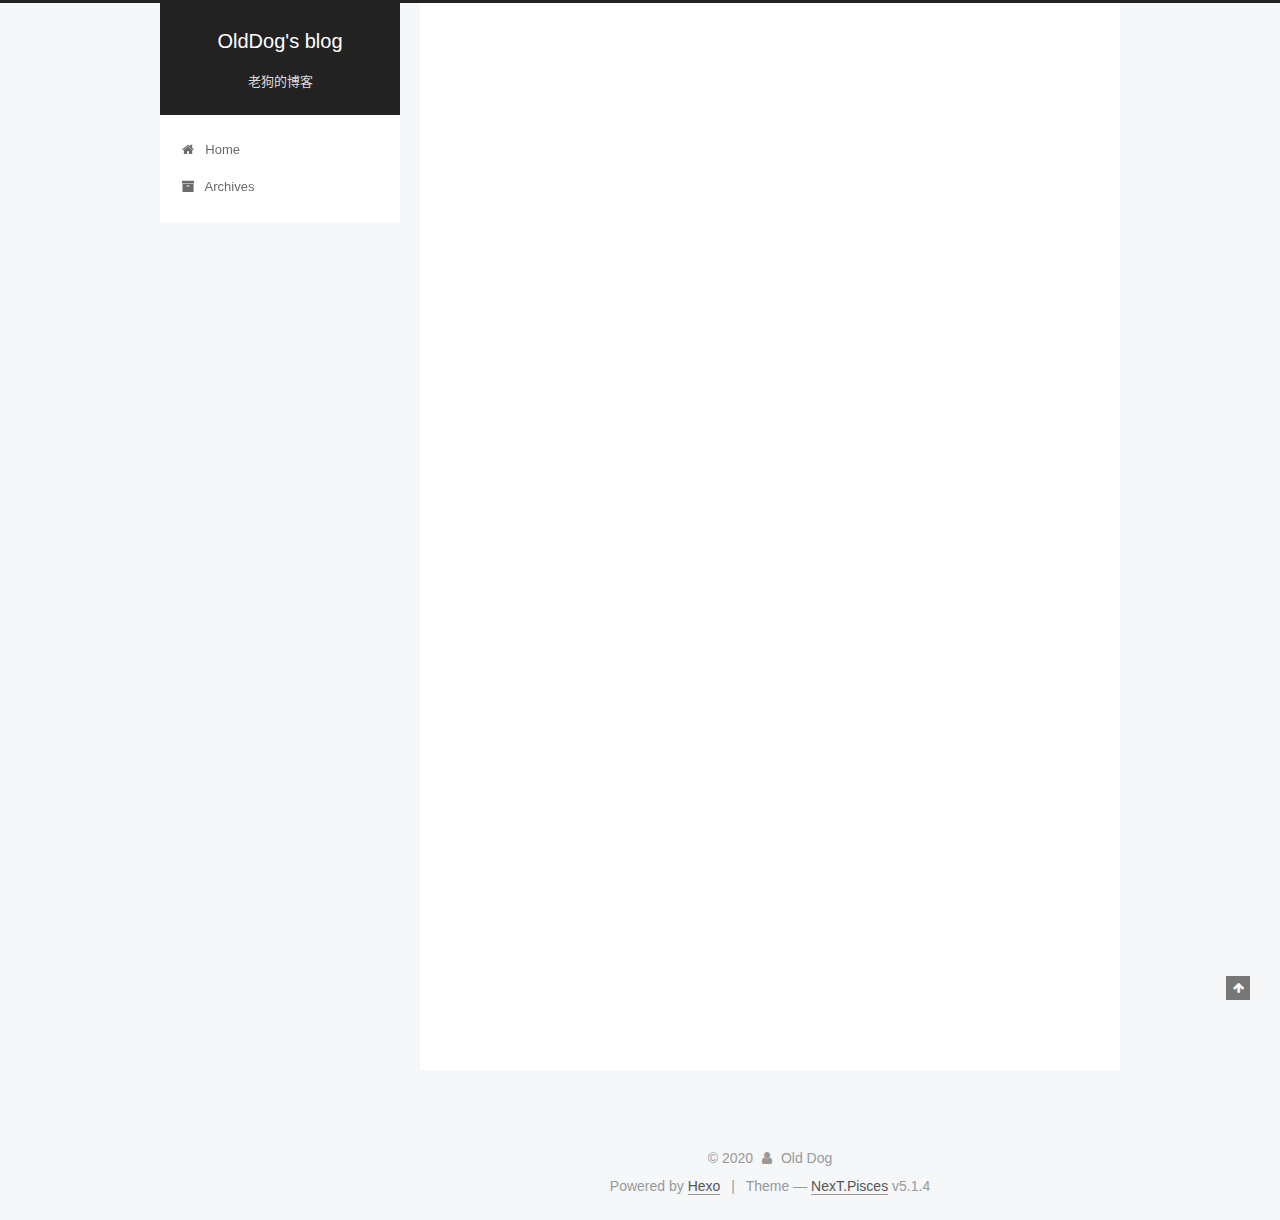
==== commit 918a4a36: "Site updated: 2020-05-18 23:38:56" ====
--- a/index.html
+++ b/index.html
@@ -5,7 +5,7 @@
   
 
 
-<html class="theme-next muse use-motion" lang="zh-CN">
+<html class="theme-next pisces use-motion" lang="zh-CN">
 <head>
   <meta charset="UTF-8"/>
 <meta http-equiv="X-UA-Compatible" content="IE=edge" />
@@ -96,7 +96,7 @@
   var NexT = window.NexT || {};
   var CONFIG = {
     root: '/',
-    scheme: 'Muse',
+    scheme: 'Pisces',
     version: '5.1.4',
     sidebar: {"position":"left","display":"post","offset":12,"b2t":false,"scrollpercent":false,"onmobile":false},
     fancybox: true,
@@ -237,7 +237,7 @@
     <span hidden itemprop="author" itemscope itemtype="http://schema.org/Person">
       <meta itemprop="name" content="Old Dog">
       <meta itemprop="description" content="">
-      <meta itemprop="image" content="/images/avatar.gif">
+      <meta itemprop="image" content="/%5Bobject%20Object%5D">
     </span>
 
     <span hidden itemprop="publisher" itemscope itemtype="http://schema.org/Organization">
@@ -386,6 +386,10 @@
         <div class="site-overview">
           <div class="site-author motion-element" itemprop="author" itemscope itemtype="http://schema.org/Person">
             
+              <img class="site-author-image" itemprop="image"
+                src="/%5Bobject%20Object%5D"
+                alt="Old Dog" />
+            
               <p class="site-author-name" itemprop="name">Old Dog</p>
               <p class="site-description motion-element" itemprop="description"></p>
           </div>
@@ -456,7 +460,7 @@
 
 
 
-  <div class="theme-info">Theme &mdash; <a class="theme-link" target="_blank" href="https://github.com/iissnan/hexo-theme-next">NexT.Muse</a> v5.1.4</div>
+  <div class="theme-info">Theme &mdash; <a class="theme-link" target="_blank" href="https://github.com/iissnan/hexo-theme-next">NexT.Pisces</a> v5.1.4</div>
 
 
 
@@ -556,6 +560,13 @@
   
   
 
+
+  <script type="text/javascript" src="/js/src/affix.js?v=5.1.4"></script>
+
+  <script type="text/javascript" src="/js/src/schemes/pisces.js?v=5.1.4"></script>
+
+
+
   
 
   
--- a/css/main.css
+++ b/css/main.css
@@ -189,7 +189,7 @@
   font-size: 14px;
   line-height: 2;
   color: #555;
-  background: #fff;
+  background: #f5f7f9;
 }
 @media (max-width: 767px) {
   body {
@@ -653,8 +653,8 @@
 @media (min-width: 992px) {
   .full-image.full-image.full-image.full-image {
     max-width: none;
-    width: 110%;
-    margin: 25px -5%;
+    width: 118%;
+    margin: 0 -9%;
   }
 }
 .blockquote-center,
@@ -940,11 +940,11 @@
   display: inline-block;
   padding: 0 20px;
   font-size: 14px;
-  color: #fff;
-  background: #222;
-  border: 2px solid #222;
+  color: #555;
+  background: #fff;
+  border: 2px solid #555;
   text-decoration: none;
-  border-radius: 0;
+  border-radius: 2px;
   transition-property: background-color;
   transition-duration: 0.2s;
   transition-timing-function: ease-in-out;
@@ -953,8 +953,8 @@
 }
 .btn:hover {
   border-color: #222;
-  color: #222;
-  background: #fff;
+  color: #fff;
+  background: #222;
 }
 .btn +.btn {
   margin: 0 0 8px 8px;
@@ -1066,7 +1066,7 @@
   width: 24px;
   background: #222;
   font-size: 12px;
-  opacity: 1;
+  opacity: 0.6;
   color: #fff;
   cursor: pointer;
   text-align: center;
@@ -1087,7 +1087,7 @@
   }
 }
 .back-to-top.back-to-top-on {
-  bottom: 19px;
+  bottom: 30px;
 }
 .header {
   background: transparent;
@@ -1136,7 +1136,7 @@
 .site-subtitle {
   margin-top: 10px;
   font-size: 13px;
-  color: #999;
+  color: #ddd;
 }
 .use-motion .brand {
   opacity: 0;
@@ -1209,7 +1209,8 @@
   transition-timing-function: ease-in-out;
   transition-delay: 0s;
 }
-.menu .menu-item a:hover {
+.menu .menu-item a:hover,
+.menu-item-active a {
   border-bottom-color: #222;
 }
 .menu .menu-item .fa {
@@ -1738,20 +1739,20 @@
   display: block;
   margin: 0 auto;
   padding: 2px;
-  max-width: 96px;
+  max-width: 120px;
   height: auto;
-  border: 2px solid #333;
+  border: 1px solid #eee;
 }
 .site-author-name {
-  margin: 5px 0 0;
+  margin: 0;
   text-align: center;
-  color: #f5f5f5;
-  font-weight: normal;
+  color: #222;
+  font-weight: 600;
 }
 .site-description {
-  margin-top: 5px;
+  margin-top: 0;
   text-align: center;
-  font-size: 14px;
+  font-size: 13px;
   color: #999;
 }
 .site-state {
@@ -1763,7 +1764,7 @@
 .site-state-item {
   display: inline-block;
   padding: 0 15px;
-  border-left: 1px solid #333;
+  border-left: 1px solid #eee;
 }
 .site-state-item:first-child {
   border-left: none;
@@ -1776,11 +1777,11 @@
   text-align: center;
   color: inherit;
   font-weight: 600;
-  font-size: 18px;
+  font-size: 16px;
 }
 .site-state-item-name {
   font-size: 13px;
-  color: inherit;
+  color: #999;
 }
 .feed-link {
   margin-top: 20px;
@@ -1822,7 +1823,7 @@
   width: 4px;
   height: 4px;
   border-radius: 50%;
-  background: #8b67ff;
+  background: #656079;
 }
 .links-of-blogroll {
   font-size: 13px;
@@ -1860,7 +1861,7 @@
   color: #555;
 }
 .sidebar-nav li:hover {
-  color: #f5f5f5;
+  color: #fc6423;
 }
 .page-post-detail .sidebar-nav-toc {
   padding: 0 5px;
@@ -1869,11 +1870,11 @@
   margin-left: 10px;
 }
 .sidebar-nav .sidebar-nav-active {
-  color: #87daff;
-  border-bottom-color: #87daff;
+  color: #fc6423;
+  border-bottom-color: #fc6423;
 }
 .sidebar-nav .sidebar-nav-active:hover {
-  color: #87daff;
+  color: #fc6423;
 }
 .sidebar-panel {
   display: none;
@@ -1906,12 +1907,12 @@
   transition-timing-function: ease-in-out;
   transition-delay: 0s;
   transition-property: all;
-  color: #999;
-  border-bottom-color: #555;
+  color: #666;
+  border-bottom-color: #ccc;
 }
 .post-toc ol a:hover {
-  color: #ccc;
-  border-bottom-color: #ccc;
+  color: #000;
+  border-bottom-color: #000;
 }
 .post-toc .nav-item {
   overflow: hidden;
@@ -1933,14 +1934,14 @@
   display: block;
 }
 .post-toc .nav .active > a {
-  color: #87daff;
-  border-bottom-color: #87daff;
+  color: #fc6423;
+  border-bottom-color: #fc6423;
 }
 .post-toc .nav .active-current > a {
-  color: #87daff;
+  color: #fc6423;
 }
 .post-toc .nav .active-current > a:hover {
-  color: #87daff;
+  color: #fc6423;
 }
 .footer {
   font-size: 14px;
@@ -2345,6 +2346,16 @@
   transform: translate(-50%, -50%);
   color: #ccc;
 }
+@media (min-width: 768px) and (max-width: 991px) {
+  .busuanzi-count {
+    width: auto;
+  }
+}
+@media (max-width: 767px) {
+  .busuanzi-count {
+    width: auto;
+  }
+}
 .site-uv,
 .site-pv,
 .page-pv {
@@ -2580,83 +2591,403 @@
   }
 }
 .page-post-detail .sidebar-toggle-line {
-  background: #87daff;
+  background: #fc6423;
 }
 .page-post-detail .comments {
   overflow: hidden;
 }
-@media (max-width: 767px) {
-  .header-inner,
-  .container .main-inner,
+.header {
+  position: relative;
+  margin: 0 auto;
+  width: 960px;
+}
+@media (min-width: 768px) and (max-width: 991px) {
+  .header {
+    width: auto;
+  }
+}
+@media (max-width: 767px) {
+  .header {
+    width: auto;
+  }
+}
+.header-inner {
+  position: absolute;
+  top: 0;
+  overflow: hidden;
+  padding: 0;
+  width: 240px;
+  background: #fff;
+  box-shadow: initial;
+  border-radius: initial;
+}
+@media (min-width: 1600px) {
+  .container .header-inner {
+    width: 240px;
+  }
+}
+@media (min-width: 768px) and (max-width: 991px) {
+  .header-inner {
+    position: relative;
+    width: auto;
+    border-radius: initial;
+  }
+}
+@media (max-width: 767px) {
+  .header-inner {
+    position: relative;
+    width: auto;
+    border-radius: initial;
+  }
+}
+.main:before,
+.main:after {
+  content: " ";
+  display: table;
+}
+.main:after {
+  clear: both;
+}
+@media (min-width: 768px) and (max-width: 991px) {
+  .main {
+    padding-bottom: 100px;
+  }
+}
+@media (max-width: 767px) {
+  .main {
+    padding-bottom: 100px;
+  }
+}
+.container .main-inner {
+  width: 960px;
+}
+@media (min-width: 768px) and (max-width: 991px) {
+  .container .main-inner {
+    width: auto;
+  }
+}
+@media (max-width: 767px) {
+  .container .main-inner {
+    width: auto;
+  }
+}
+.content-wrap {
+  float: right;
+  box-sizing: border-box;
+  padding: 40px;
+  width: 700px;
+  background: #fff;
+  min-height: 700px;
+  box-shadow: initial;
+  border-radius: initial;
+}
+@media (min-width: 768px) and (max-width: 991px) {
+  .content-wrap {
+    width: 100%;
+    padding: 20px;
+    border-radius: initial;
+  }
+}
+@media (max-width: 767px) {
+  .content-wrap {
+    width: 100%;
+    padding: 20px;
+    min-height: auto;
+    border-radius: initial;
+  }
+}
+.sidebar {
+  position: static;
+  float: left;
+  margin-top: 300px;
+  width: 240px;
+  background: #f5f7f9;
+  box-shadow: none;
+}
+@media (min-width: 768px) and (max-width: 991px) {
+  .sidebar {
+    display: none;
+  }
+}
+@media (max-width: 767px) {
+  .sidebar {
+    display: none;
+  }
+}
+.sidebar-toggle {
+  display: none;
+}
+.footer-inner {
+  width: 960px;
+  padding-left: 260px;
+}
+@media (min-width: 768px) and (max-width: 991px) {
   .footer-inner {
     width: auto;
-  }
-}
-embed {
-  display: block;
-  margin: 0px auto 25px auto;
-}
-.custom-logo .site-meta-headline {
-  text-align: center;
-}
-.custom-logo .brand {
+    padding-left: 0 !important;
+    padding-right: 0 !important;
+  }
+}
+@media (max-width: 767px) {
+  .footer-inner {
+    width: auto;
+    padding-left: 0 !important;
+    padding-right: 0 !important;
+  }
+}
+.sidebar-position-right .header-inner {
+  right: 0;
+}
+.sidebar-position-right .content-wrap {
+  float: left;
+}
+.sidebar-position-right .sidebar {
+  float: right;
+}
+.sidebar-position-right .footer-inner {
+  padding-left: 0;
+  padding-right: 260px;
+}
+.site-brand-wrapper {
+  position: relative;
+}
+.site-meta {
+  padding: 20px 0;
+  color: #fff;
+  background: #222;
+}
+@media (min-width: 768px) and (max-width: 991px) {
+  .site-meta {
+    box-shadow: 0 0 16px rgba(0,0,0,0.5);
+  }
+}
+@media (max-width: 767px) {
+  .site-meta {
+    box-shadow: 0 0 16px rgba(0,0,0,0.5);
+  }
+}
+.brand {
+  padding: 0;
   background: none;
 }
-.custom-logo .site-title {
-  margin: 10px auto 0;
-  font-size: 24px;
-  color: #222;
-}
-.custom-logo .site-title a {
-  border: none;
-}
-.custom-logo-image {
-  margin: 0 auto;
-  padding: 5px;
-  max-width: 150px;
-  background: #fff;
-}
-@media (max-width: 767px) {
-  .site-nav {
-    position: absolute;
-    left: 0;
-    top: 52px;
-    margin: 0;
-    width: 100%;
-    padding: 0;
-    background: #fff;
-    border-bottom: 1px solid #ddd;
-    z-index: 1050;
-  }
-}
-@media (max-width: 767px) {
-  .menu {
-    text-align: left;
-  }
-}
-@media (max-width: 767px) {
-  .menu .menu-item {
-    display: block;
-    margin: 0 10px;
-    vertical-align: top;
-  }
-}
-@media (max-width: 767px) {
-  .menu .menu-item br {
-    display: none;
-  }
-}
-@media (max-width: 767px) {
-  .menu .menu-item a {
-    padding: 5px 10px;
-  }
-}
-.menu .menu-item .fa {
-  margin-right: 0;
+.brand:hover {
+  color: #fff;
+}
+.site-subtitle {
+  margin: 10px 10px 0;
+  font-weight: initial;
 }
 .site-search form {
   display: none;
 }
+.site-nav {
+  border-top: none;
+}
+@media (min-width: 768px) and (max-width: 991px) {
+  .site-nav {
+    display: none !important;
+  }
+}
+@media (min-width: 768px) and (max-width: 991px) {
+  .site-nav-on {
+    display: block !important;
+  }
+}
+.menu .menu-item {
+  display: block;
+  margin: 0;
+}
+.menu .menu-item a {
+  position: relative;
+  box-sizing: border-box;
+  padding: 5px 20px;
+  text-align: left;
+  line-height: inherit;
+  transition-property: background-color;
+  transition-duration: 0.2s;
+  transition-timing-function: ease-in-out;
+  transition-delay: 0s;
+}
+.menu .menu-item a:hover,
+.menu-item-active a {
+  background: #f9f9f9;
+  border-bottom-color: #fff;
+}
+.menu .menu-item br {
+  display: none;
+}
+.menu-item-active a:after {
+  content: " ";
+  position: absolute;
+  top: 50%;
+  margin-top: -3px;
+  right: 15px;
+  width: 6px;
+  height: 6px;
+  border-radius: 50%;
+  background-color: #bbb;
+}
+.btn-bar {
+  background-color: #fff;
+}
+.site-nav-toggle {
+  left: 20px;
+  top: 50%;
+  -webkit-transform: translateY(-50%);
+  -webkit-transform: translateY(-50%);
+  -moz-transform: translateY(-50%);
+  -ms-transform: translateY(-50%);
+  -o-transform: translateY(-50%);
+  transform: translateY(-50%);
+}
+@media (min-width: 768px) and (max-width: 991px) {
+  .site-nav-toggle {
+    display: block;
+  }
+}
+.use-motion .sidebar .motion-element {
+  opacity: 1;
+}
+.sidebar {
+  margin-left: -100%;
+  right: auto;
+  bottom: auto;
+  -webkit-transform: none;
+}
+.sidebar-inner {
+  box-sizing: border-box;
+  width: 240px;
+  color: #555;
+  background: #fff;
+  box-shadow: initial;
+  border-radius: initial;
+  opacity: 0;
+}
+.sidebar-inner.affix {
+  position: fixed;
+  top: 12px;
+}
+.sidebar-inner.affix-bottom {
+  position: absolute;
+}
+.site-overview {
+  text-align: left;
+}
+.site-author:before,
+.site-author:after {
+  content: " ";
+  display: table;
+}
+.site-author:after {
+  clear: both;
+}
+.sidebar a {
+  color: #555;
+}
+.sidebar a:hover {
+  color: #222;
+}
+.site-state-item {
+  padding: 0 10px;
+}
+.links-of-author-item a:before {
+  display: none;
+}
+.links-of-author-item a {
+  border-bottom: none;
+  text-decoration: underline;
+}
+.feed-link {
+  border-top: 1px dotted #ccc;
+  border-bottom: 1px dotted #ccc;
+  text-align: center;
+}
+.feed-link a {
+  display: block;
+  color: #fc6423;
+  border: none;
+}
+.feed-link a:hover {
+  background: none;
+  color: #e34603;
+}
+.feed-link a:hover i {
+  color: #e34603;
+}
+.links-of-author {
+  display: flex;
+  flex-wrap: wrap;
+  justify-content: center;
+}
+.links-of-author-item {
+  margin: 5px 0 0;
+  width: 50%;
+}
+.links-of-author-item a {
+  max-width: 216px;
+  box-sizing: border-box;
+  display: inline-block;
+  margin-right: 0;
+  margin-bottom: 0;
+  padding: 0 5px;
+  overflow: hidden;
+  white-space: nowrap;
+  text-overflow: ellipsis;
+}
+.links-of-author-item a {
+  display: block;
+  text-decoration: none;
+}
+.links-of-author-item a:hover {
+  border-radius: 4px;
+  background: #eee;
+}
+.links-of-author-item .fa {
+  margin-right: 2px;
+  font-size: 16px;
+}
+.links-of-author-item .fa-globe {
+  font-size: 15px;
+}
+.links-of-blogroll {
+  text-align: center;
+  margin-top: 20px;
+  padding: 3px 0 0;
+  border-top: 1px dotted #ccc;
+}
+.links-of-blogroll-title {
+  margin-top: 0;
+}
+.links-of-blogroll-item {
+  padding: 0;
+}
+.links-of-blogroll-inline:before,
+.links-of-blogroll-inline:after {
+  content: " ";
+  display: table;
+}
+.links-of-blogroll-inline:after {
+  clear: both;
+}
 .links-of-blogroll-inline .links-of-blogroll-item {
-  display: inline-block;
-}
+  margin: 5px 0 0;
+  width: 50%;
+  display: inline-block;
+  width: unset;
+}
+.links-of-blogroll-inline .links-of-blogroll-item a {
+  max-width: 216px;
+  box-sizing: border-box;
+  display: inline-block;
+  margin-right: 0;
+  margin-bottom: 0;
+  padding: 0 5px;
+  overflow: hidden;
+  white-space: nowrap;
+  text-overflow: ellipsis;
+}
+@media (max-width: 767px) {
+  .post-body {
+    text-align: justify;
+  }
+}
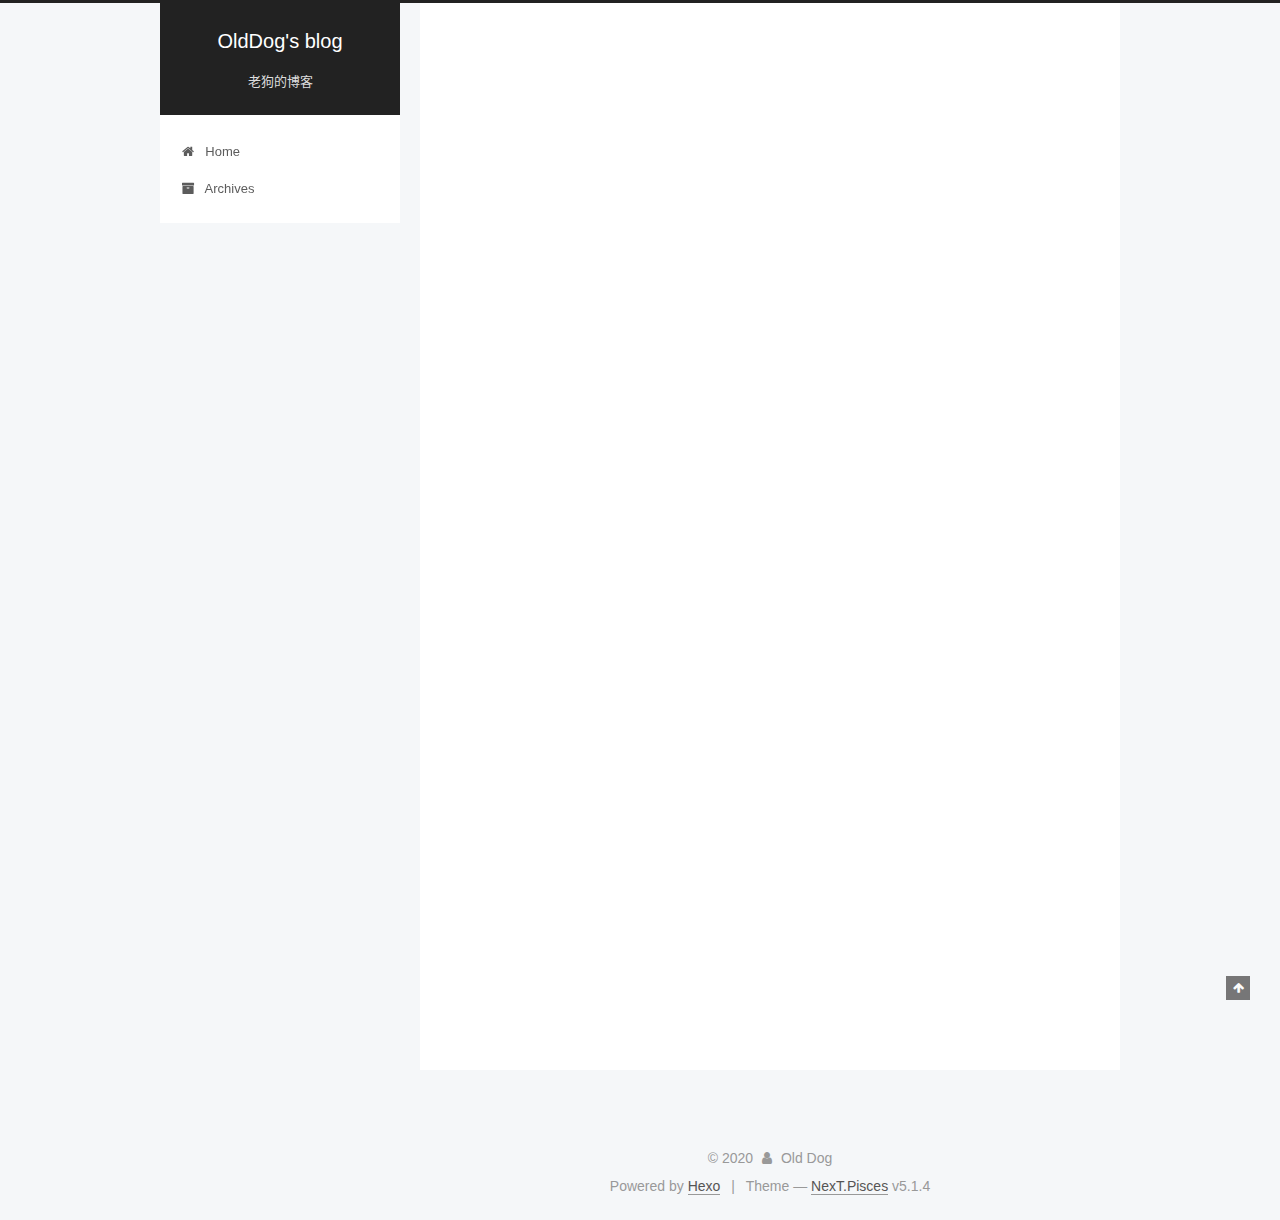
==== commit 26a3f70c: "Site updated: 2020-05-18 23:49:08" ====
--- a/index.html
+++ b/index.html
@@ -237,7 +237,7 @@
     <span hidden itemprop="author" itemscope itemtype="http://schema.org/Person">
       <meta itemprop="name" content="Old Dog">
       <meta itemprop="description" content="">
-      <meta itemprop="image" content="/%5Bobject%20Object%5D">
+      <meta itemprop="image" content="/images/avatar.jpg">
     </span>
 
     <span hidden itemprop="publisher" itemscope itemtype="http://schema.org/Organization">
@@ -387,7 +387,7 @@
           <div class="site-author motion-element" itemprop="author" itemscope itemtype="http://schema.org/Person">
             
               <img class="site-author-image" itemprop="image"
-                src="/%5Bobject%20Object%5D"
+                src="/images/avatar.jpg"
                 alt="Old Dog" />
             
               <p class="site-author-name" itemprop="name">Old Dog</p>
--- a/css/main.css
+++ b/css/main.css
@@ -1823,7 +1823,7 @@
   width: 4px;
   height: 4px;
   border-radius: 50%;
-  background: #656079;
+  background: #0d8358;
 }
 .links-of-blogroll {
   font-size: 13px;
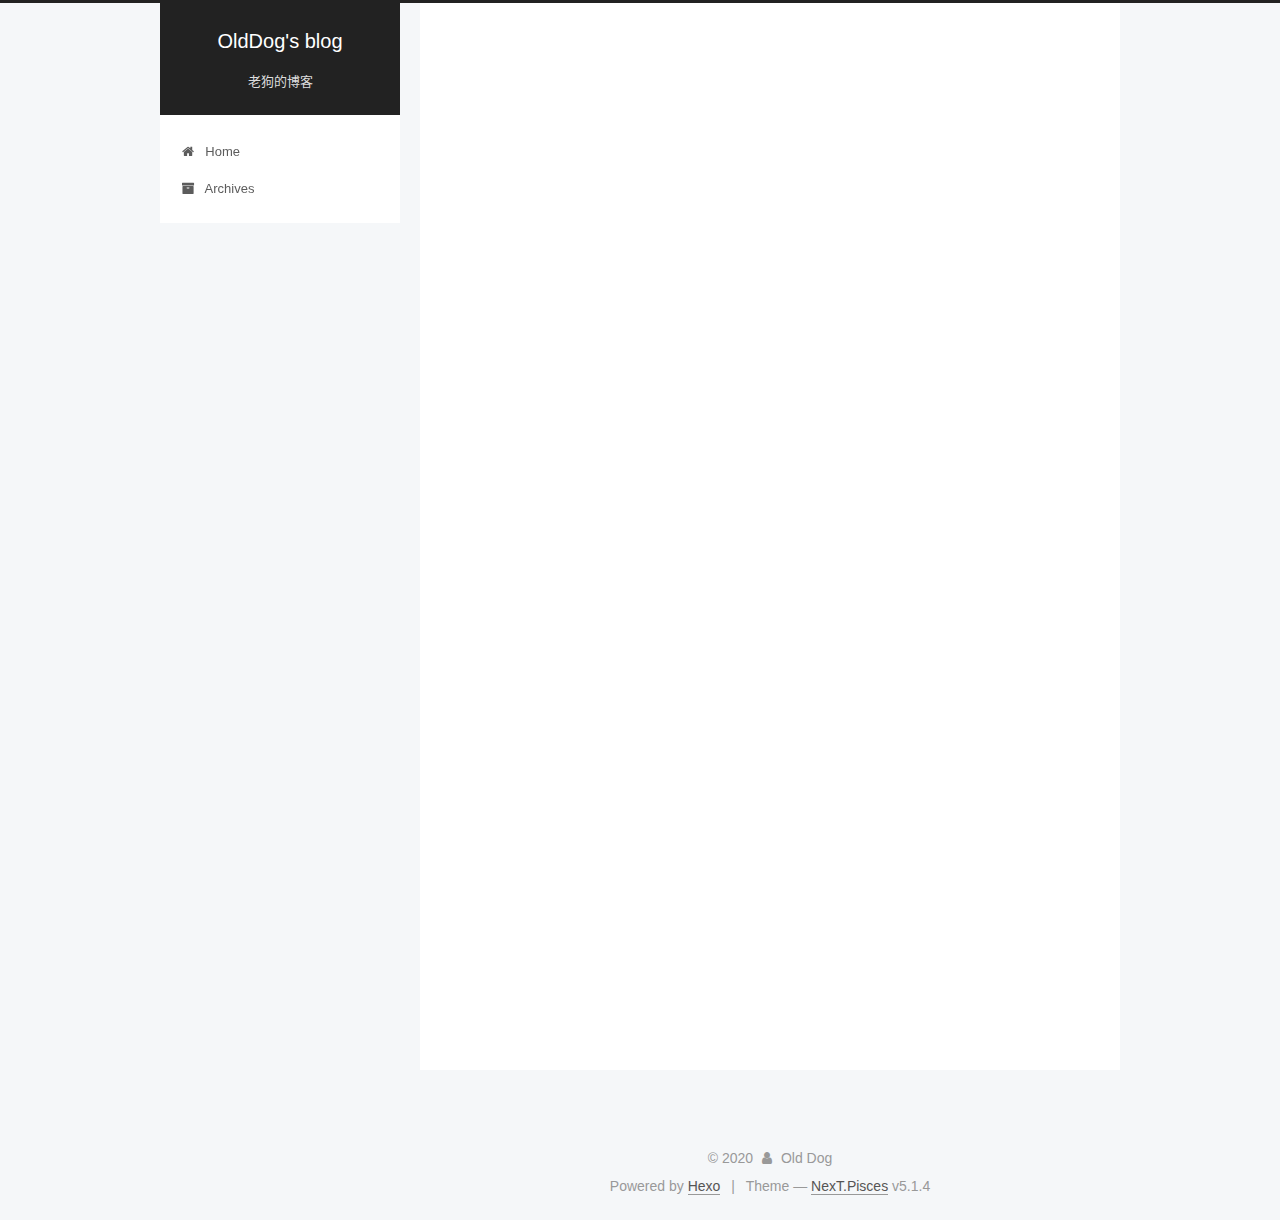
==== commit 2289598a: "Site updated: 2020-05-19 00:04:40" ====
--- a/index.html
+++ b/index.html
@@ -73,6 +73,10 @@
 
 
 
+  
+
+
+  <link rel="alternate" href="/atom.xml" title="OldDog's blog" type="application/atom+xml" />
 
 
 
@@ -98,7 +102,7 @@
     root: '/',
     scheme: 'Pisces',
     version: '5.1.4',
-    sidebar: {"position":"left","display":"post","offset":12,"b2t":false,"scrollpercent":false,"onmobile":false},
+    sidebar: {"position":"left","display":"post","offset":12,"b2t":true,"scrollpercent":false,"onmobile":false},
     fancybox: true,
     tabs: true,
     motion: {"enable":true,"async":false,"transition":{"post_block":"fadeIn","post_header":"slideDownIn","post_body":"slideDownIn","coll_header":"slideLeftIn","sidebar":"slideUpIn"}},
@@ -414,6 +418,13 @@
           </nav>
 
           
+            <div class="feed-link motion-element">
+              <a href="/atom.xml" rel="alternate">
+                <i class="fa fa-rss"></i>
+                RSS
+              </a>
+            </div>
+          
 
           
 
@@ -430,6 +441,11 @@
 
       
 
+      
+        <div class="back-to-top">
+          <i class="fa fa-arrow-up"></i>
+          
+        </div>
       
 
     </div>
@@ -478,11 +494,6 @@
     </footer>
 
     
-      <div class="back-to-top">
-        <i class="fa fa-arrow-up"></i>
-        
-      </div>
-    
 
     
 
--- a/css/main.css
+++ b/css/main.css
@@ -487,8 +487,8 @@
   margin: 20px 0;
   padding: 0;
   font-size: 13px;
-  color: #4d4d4c;
-  background: #f7f7f7;
+  color: #eaeaea;
+  background: #000;
   line-height: 1.6;
 }
 pre,
@@ -508,7 +508,7 @@
 }
 pre code {
   padding: 0;
-  color: #4d4d4c;
+  color: #eaeaea;
   background: none;
   text-shadow: none;
 }
@@ -531,7 +531,7 @@
 }
 .highlight figcaption {
   font-size: 1em;
-  color: #4d4d4c;
+  color: #eaeaea;
   line-height: 1em;
   margin-bottom: 1em;
 }
@@ -545,23 +545,23 @@
 }
 .highlight figcaption a {
   float: right;
-  color: #4d4d4c;
+  color: #eaeaea;
 }
 .highlight figcaption a:hover {
-  border-bottom-color: #4d4d4c;
+  border-bottom-color: #eaeaea;
 }
 .highlight .gutter pre {
   padding-left: 10px;
   padding-right: 10px;
-  color: #869194;
+  color: #666;
   text-align: right;
-  background-color: #eff2f3;
+  background-color: #292929;
 }
 .highlight .code pre {
   width: 100%;
   padding-left: 10px;
   padding-right: 10px;
-  background-color: #f7f7f7;
+  background-color: #000;
 }
 .highlight .line {
   height: 20px;
@@ -579,16 +579,16 @@
   border: none;
 }
 pre .deletion {
-  background: #fdd;
+  background: #008000;
 }
 pre .addition {
-  background: #dfd;
+  background: #800000;
 }
 pre .meta {
-  color: #8959a8;
+  color: #c397d8;
 }
 pre .comment {
-  color: #8e908c;
+  color: #969896;
 }
 pre .variable,
 pre .attribute,
@@ -602,7 +602,7 @@
 pre .css .id,
 pre .css .class,
 pre .css .pseudo {
-  color: #c82829;
+  color: #d54e53;
 }
 pre .number,
 pre .preprocessor,
@@ -611,7 +611,7 @@
 pre .params,
 pre .constant,
 pre .command {
-  color: #f5871f;
+  color: #e78c45;
 }
 pre .ruby .class .title,
 pre .css .rules .attribute,
@@ -624,11 +624,11 @@
 pre .special,
 pre .number,
 pre .formula {
-  color: #718c00;
+  color: #b9ca4a;
 }
 pre .title,
 pre .css .hexcolor {
-  color: #3e999f;
+  color: #70c0b1;
 }
 pre .function,
 pre .python .decorator,
@@ -638,11 +638,11 @@
 pre .perl .sub,
 pre .javascript .title,
 pre .coffeescript .title {
-  color: #4271ae;
+  color: #7aa6da;
 }
 pre .keyword,
 pre .javascript .function {
-  color: #8959a8;
+  color: #c397d8;
 }
 .full-image.full-image.full-image.full-image {
   border: none;
@@ -1057,25 +1057,21 @@
   margin: 10px;
 }
 .back-to-top {
-  box-sizing: border-box;
-  position: fixed;
-  bottom: -100px;
-  right: 30px;
-  z-index: 1050;
-  padding: 0 6px;
-  width: 24px;
-  background: #222;
+  display: none;
+  margin: 20px -10px -20px;
+  background: #f5f7f9;
   font-size: 12px;
   opacity: 0.6;
-  color: #fff;
   cursor: pointer;
   text-align: center;
   -webkit-transform: translateZ(0);
-  transition-property: bottom;
   transition-duration: 0.2s;
   transition-timing-function: ease-in-out;
   transition-delay: 0s;
 }
+.back-to-top:hover {
+  opacity: 0.8;
+}
 @media (min-width: 768px) and (max-width: 991px) {
   .back-to-top {
     display: none !important;
@@ -1087,7 +1083,7 @@
   }
 }
 .back-to-top.back-to-top-on {
-  bottom: 30px;
+  display: block;
 }
 .header {
   background: transparent;
@@ -1823,7 +1819,7 @@
   width: 4px;
   height: 4px;
   border-radius: 50%;
-  background: #0d8358;
+  background: #6c3890;
 }
 .links-of-blogroll {
   font-size: 13px;
